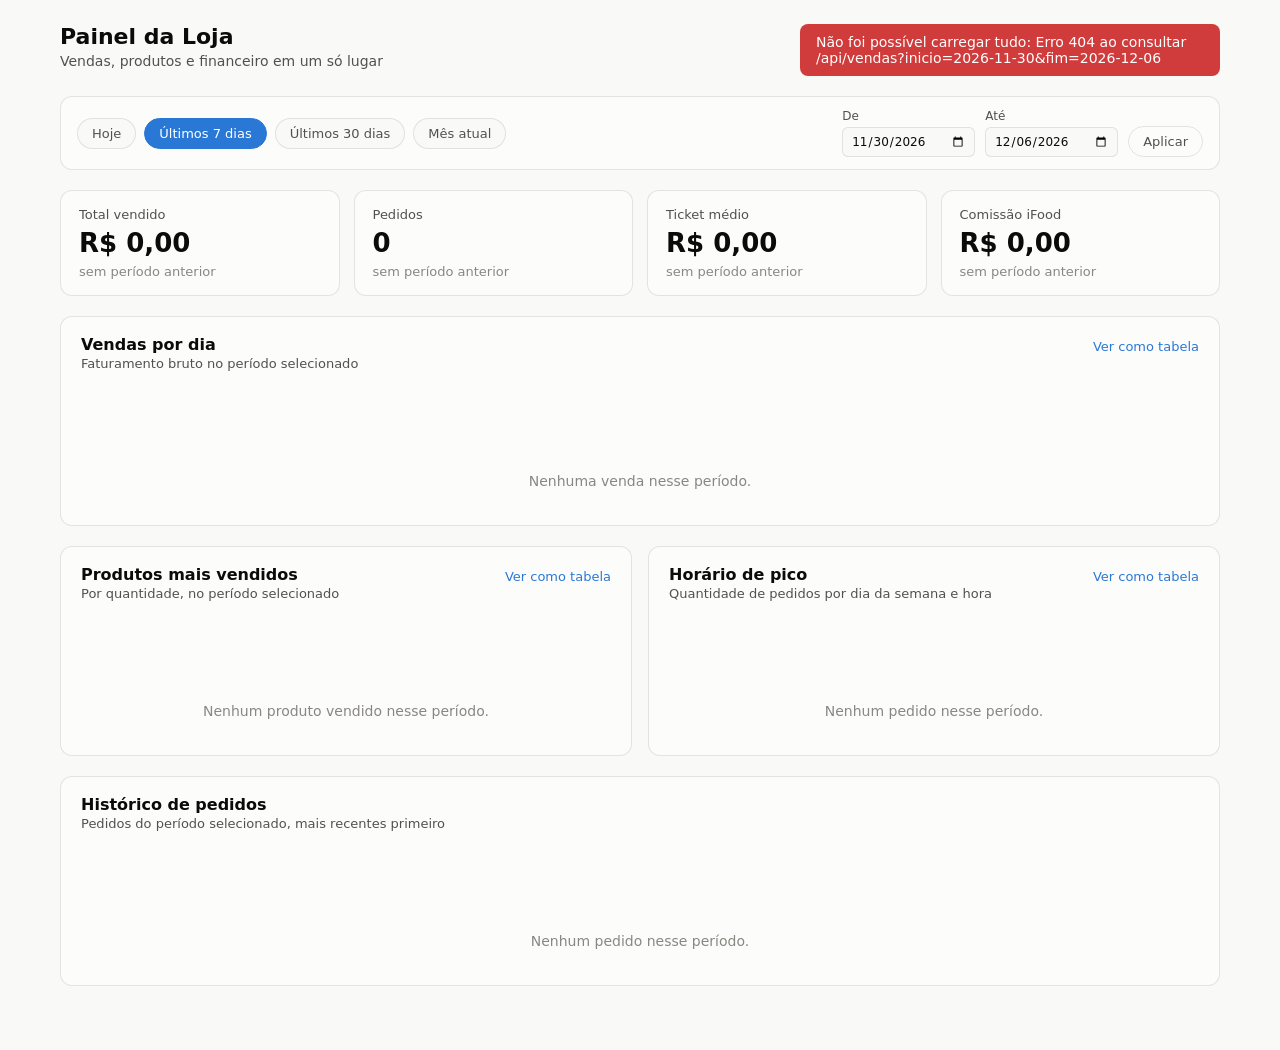
==== src/main/resources/static/index.html @ df371cc0 "feat: adiciona dashboard visual (Fase 8)" ====
<!DOCTYPE html>
<html lang="pt-BR">
<head>
    <meta charset="UTF-8">
    <meta name="viewport" content="width=device-width, initial-scale=1.0">
    <title>Painel — iFood Merchant</title>
    <link rel="stylesheet" href="css/styles.css">
</head>
<body>
    <div class="app">
        <header class="app-header">
            <div class="app-header__title">
                <h1>Painel da Loja</h1>
                <p class="app-header__subtitle">Vendas, produtos e financeiro em um só lugar</p>
            </div>
            <div id="status-banner" class="status-banner status-banner--hidden" role="alert"></div>
        </header>

        <section class="filters" aria-label="Filtro de período">
            <div class="filters__presets" id="filtro-presets" role="group" aria-label="Período">
                <button type="button" class="chip" data-preset="hoje">Hoje</button>
                <button type="button" class="chip" data-preset="7d">Últimos 7 dias</button>
                <button type="button" class="chip" data-preset="30d">Últimos 30 dias</button>
                <button type="button" class="chip" data-preset="mes">Mês atual</button>
            </div>
            <div class="filters__custom">
                <label class="filters__custom-field">
                    <span>De</span>
                    <input type="date" id="filtro-inicio">
                </label>
                <label class="filters__custom-field">
                    <span>Até</span>
                    <input type="date" id="filtro-fim">
                </label>
                <button type="button" class="chip chip--outline" id="filtro-aplicar">Aplicar</button>
            </div>
        </section>

        <section class="kpi-row" id="kpi-row" aria-label="Indicadores do período">
            <!-- stat tiles inseridos via JS -->
        </section>

        <section class="chart-card" id="card-vendas-por-dia" aria-label="Vendas por dia">
            <div class="chart-card__head">
                <div>
                    <h2>Vendas por dia</h2>
                    <p class="chart-card__caption">Faturamento bruto no período selecionado</p>
                </div>
                <button type="button" class="link-button" data-toggle-table="vendas-por-dia">Ver como tabela</button>
            </div>
            <div class="chart-card__body">
                <div id="vendas-por-dia-chart" class="chart-surface"></div>
                <div id="vendas-por-dia-table" class="table-view table-view--hidden"></div>
            </div>
            <p id="vendas-por-dia-empty" class="empty-state empty-state--hidden">Nenhuma venda nesse período.</p>
        </section>

        <section class="chart-grid">
            <div class="chart-card" id="card-ranking" aria-label="Produtos mais vendidos">
                <div class="chart-card__head">
                    <div>
                        <h2>Produtos mais vendidos</h2>
                        <p class="chart-card__caption">Por quantidade, no período selecionado</p>
                    </div>
                    <button type="button" class="link-button" data-toggle-table="ranking">Ver como tabela</button>
                </div>
                <div class="chart-card__body">
                    <div id="ranking-chart" class="chart-surface"></div>
                    <div id="ranking-table" class="table-view table-view--hidden"></div>
                </div>
                <p id="ranking-empty" class="empty-state empty-state--hidden">Nenhum produto vendido nesse período.</p>
            </div>

            <div class="chart-card" id="card-horario-pico" aria-label="Horário de pico">
                <div class="chart-card__head">
                    <div>
                        <h2>Horário de pico</h2>
                        <p class="chart-card__caption">Quantidade de pedidos por dia da semana e hora</p>
                    </div>
                    <button type="button" class="link-button" data-toggle-table="horario-pico">Ver como tabela</button>
                </div>
                <div class="chart-card__body">
                    <div id="horario-pico-chart" class="chart-surface"></div>
                    <div id="horario-pico-table" class="table-view table-view--hidden"></div>
                </div>
                <p id="horario-pico-empty" class="empty-state empty-state--hidden">Nenhum pedido nesse período.</p>
            </div>
        </section>

        <section class="chart-card" aria-label="Histórico de pedidos">
            <div class="chart-card__head">
                <div>
                    <h2>Histórico de pedidos</h2>
                    <p class="chart-card__caption">Pedidos do período selecionado, mais recentes primeiro</p>
                </div>
            </div>
            <div class="chart-card__body">
                <div id="historico-table" class="table-view"></div>
            </div>
            <p id="historico-empty" class="empty-state empty-state--hidden">Nenhum pedido nesse período.</p>
        </section>
    </div>

    <div id="chart-tooltip" class="chart-tooltip" role="tooltip" hidden></div>

    <script src="js/app.js"></script>
</body>
</html>
---- src/main/resources/static/css/styles.css ----
/* ===== Tokens (paleta validada — ver skill de dataviz) ===== */
:root {
    color-scheme: light;
    --surface-1: #fcfcfb;
    --page-plane: #f9f9f7;
    --text-primary: #0b0b0b;
    --text-secondary: #52514e;
    --text-muted: #898781;
    --gridline: #e1e0d9;
    --baseline: #c3c2b7;
    --border: rgba(11, 11, 11, 0.10);
    --series-1: #2a78d6;
    --series-1-100: #cde2fb;
    --series-1-250: #86b6ef;
    --series-1-450: #2a78d6;
    --series-1-650: #104281;
    --good: #006300;
    --critical: #d03b3b;
}

@media (prefers-color-scheme: dark) {
    :root {
        color-scheme: dark;
        --surface-1: #1a1a19;
        --page-plane: #0d0d0d;
        --text-primary: #ffffff;
        --text-secondary: #c3c2b7;
        --text-muted: #898781;
        --gridline: #2c2c2a;
        --baseline: #383835;
        --border: rgba(255, 255, 255, 0.10);
        --series-1: #3987e5;
        --series-1-100: #104281;
        --series-1-250: #184f95;
        --series-1-450: #3987e5;
        --series-1-650: #cde2fb;
        --good: #0ca30c;
        --critical: #e66767;
    }
}

* {
    box-sizing: border-box;
}

body {
    margin: 0;
    background: var(--page-plane);
    color: var(--text-primary);
    font-family: system-ui, -apple-system, "Segoe UI", sans-serif;
    -webkit-font-smoothing: antialiased;
}

.app {
    max-width: 1200px;
    margin: 0 auto;
    padding: 24px 20px 64px;
    display: flex;
    flex-direction: column;
    gap: 20px;
}

/* ===== Header ===== */
.app-header {
    display: flex;
    align-items: flex-start;
    justify-content: space-between;
    flex-wrap: wrap;
    gap: 12px;
}

.app-header h1 {
    margin: 0;
    font-size: 22px;
    font-weight: 600;
}

.app-header__subtitle {
    margin: 4px 0 0;
    color: var(--text-secondary);
    font-size: 14px;
}

.status-banner {
    background: var(--critical);
    color: #ffffff;
    padding: 10px 16px;
    border-radius: 8px;
    font-size: 14px;
    max-width: 420px;
}

.status-banner--hidden {
    display: none;
}

/* ===== Filters ===== */
.filters {
    display: flex;
    align-items: center;
    justify-content: space-between;
    flex-wrap: wrap;
    gap: 12px;
    background: var(--surface-1);
    border: 1px solid var(--border);
    border-radius: 12px;
    padding: 12px 16px;
}

.filters__presets {
    display: flex;
    gap: 8px;
    flex-wrap: wrap;
}

.filters__custom {
    display: flex;
    align-items: end;
    gap: 10px;
    flex-wrap: wrap;
}

.filters__custom-field {
    display: flex;
    flex-direction: column;
    gap: 4px;
    font-size: 12px;
    color: var(--text-secondary);
}

.filters__custom-field input {
    font: inherit;
    color: var(--text-primary);
    background: var(--page-plane);
    border: 1px solid var(--border);
    border-radius: 6px;
    padding: 6px 8px;
}

.chip {
    font: inherit;
    font-size: 13px;
    font-weight: 500;
    color: var(--text-secondary);
    background: var(--page-plane);
    border: 1px solid var(--border);
    border-radius: 999px;
    padding: 7px 14px;
    cursor: pointer;
    transition: background 0.12s ease;
}

.chip:hover {
    background: var(--gridline);
}

.chip:focus-visible {
    outline: 2px solid var(--series-1);
    outline-offset: 2px;
}

.chip--active {
    background: var(--series-1);
    border-color: var(--series-1);
    color: #ffffff;
}

.chip--outline {
    background: transparent;
}

/* ===== KPI row (stat tiles) ===== */
.kpi-row {
    display: grid;
    grid-template-columns: repeat(auto-fit, minmax(200px, 1fr));
    gap: 14px;
}

.stat-tile {
    background: var(--surface-1);
    border: 1px solid var(--border);
    border-radius: 12px;
    padding: 16px 18px;
    display: flex;
    flex-direction: column;
    gap: 6px;
}

.stat-tile__label {
    font-size: 13px;
    color: var(--text-secondary);
}

.stat-tile__value {
    font-size: 26px;
    font-weight: 600;
    font-variant-numeric: proportional-nums;
}

.stat-tile__delta {
    font-size: 13px;
    color: var(--text-muted);
}

.stat-tile__delta--up {
    color: var(--good);
}

.stat-tile__delta--down {
    color: var(--critical);
}

/* ===== Chart cards ===== */
.chart-grid {
    display: grid;
    grid-template-columns: repeat(auto-fit, minmax(420px, 1fr));
    gap: 16px;
}

.chart-card {
    background: var(--surface-1);
    border: 1px solid var(--border);
    border-radius: 12px;
    padding: 18px 20px;
    display: flex;
    flex-direction: column;
    gap: 12px;
}

.chart-card__head {
    display: flex;
    align-items: flex-start;
    justify-content: space-between;
    gap: 12px;
}

.chart-card h2 {
    margin: 0;
    font-size: 16px;
    font-weight: 600;
}

.chart-card__caption {
    margin: 2px 0 0;
    font-size: 13px;
    color: var(--text-secondary);
}

.chart-card__body {
    min-height: 40px;
}

.link-button {
    font: inherit;
    font-size: 13px;
    color: var(--series-1);
    background: none;
    border: none;
    cursor: pointer;
    padding: 4px 0;
    white-space: nowrap;
}

.link-button:hover {
    text-decoration: underline;
}

.chart-surface {
    width: 100%;
}

.chart-surface svg {
    display: block;
    width: 100%;
    height: auto;
    overflow: visible;
}

.chart-surface--hidden {
    display: none;
}

/* ===== Table view ===== */
.table-view table {
    width: 100%;
    border-collapse: collapse;
    font-size: 14px;
}

.table-view th,
.table-view td {
    text-align: left;
    padding: 8px 10px;
    border-bottom: 1px solid var(--gridline);
}

.table-view th {
    color: var(--text-secondary);
    font-weight: 500;
    font-size: 13px;
}

.table-view td {
    font-variant-numeric: tabular-nums;
}

.table-view--hidden {
    display: none;
}

.table-view--scroll {
    max-height: 420px;
    overflow-y: auto;
}

/* ===== Empty / loading states ===== */
.empty-state {
    color: var(--text-muted);
    font-size: 14px;
    text-align: center;
    padding: 24px 0 4px;
}

.empty-state--hidden {
    display: none;
}

/* ===== SVG chart internals ===== */
.svg-axis-label {
    fill: var(--text-muted);
    font-size: 11px;
}

.svg-gridline {
    stroke: var(--gridline);
    stroke-width: 1;
}

.svg-baseline {
    stroke: var(--baseline);
    stroke-width: 1;
}

.svg-mark {
    cursor: pointer;
}

.svg-mark:focus-visible {
    outline: 2px solid var(--series-1);
    outline-offset: 2px;
}

/* ===== Tooltip ===== */
.chart-tooltip {
    position: fixed;
    z-index: 1000;
    background: var(--text-primary);
    color: var(--surface-1);
    font-size: 13px;
    padding: 8px 10px;
    border-radius: 8px;
    pointer-events: none;
    max-width: 240px;
    line-height: 1.4;
    box-shadow: 0 4px 16px rgba(0, 0, 0, 0.18);
}

.chart-tooltip strong {
    font-variant-numeric: tabular-nums;
}

.chart-tooltip[hidden] {
    display: none;
}
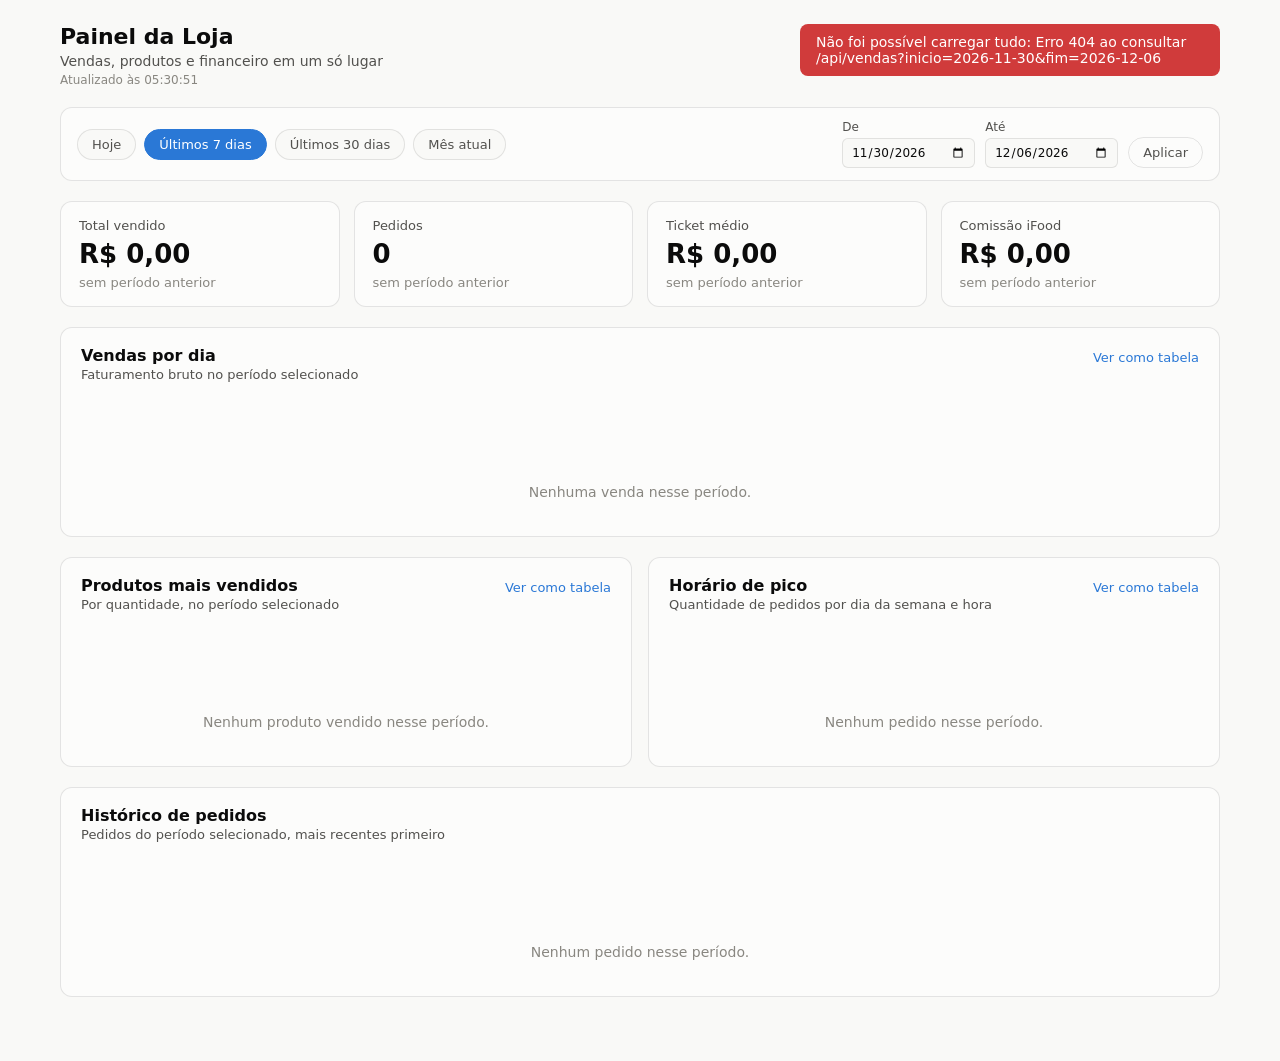
==== commit a549cec5: "feat: adiciona dashboard visual com atualizacao automatica (Fase 8)" ====
--- a/src/main/resources/static/index.html
+++ b/src/main/resources/static/index.html
@@ -12,6 +12,7 @@
             <div class="app-header__title">
                 <h1>Painel da Loja</h1>
                 <p class="app-header__subtitle">Vendas, produtos e financeiro em um só lugar</p>
+                <p class="app-header__updated" id="ultima-atualizacao" aria-live="polite"></p>
             </div>
             <div id="status-banner" class="status-banner status-banner--hidden" role="alert"></div>
         </header>
--- a/src/main/resources/static/css/styles.css
+++ b/src/main/resources/static/css/styles.css
@@ -81,6 +81,12 @@
     font-size: 14px;
 }
 
+.app-header__updated {
+    margin: 4px 0 0;
+    color: var(--text-muted);
+    font-size: 12px;
+}
+
 .status-banner {
     background: var(--critical);
     color: #ffffff;
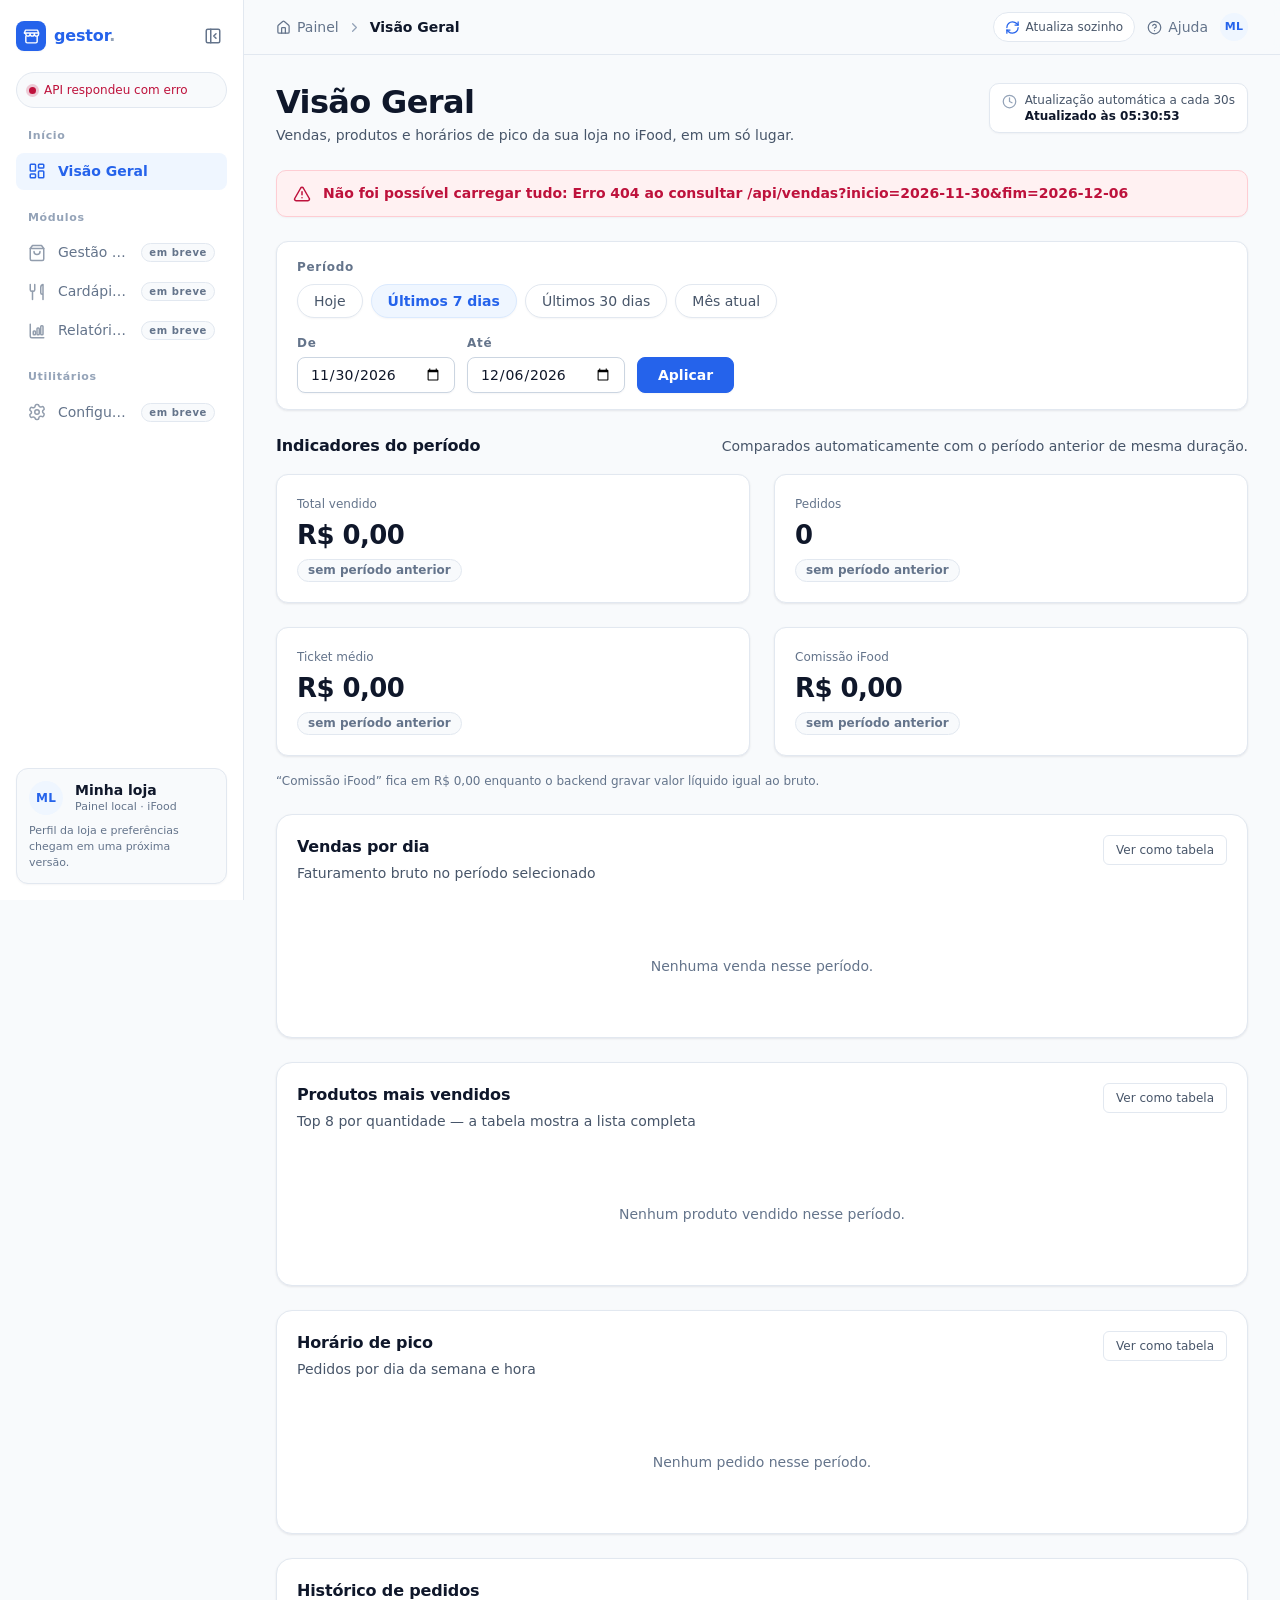
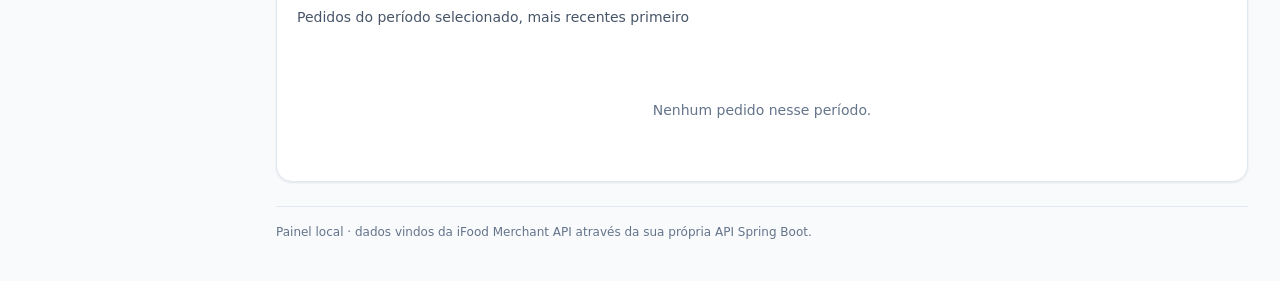
==== commit c512aaf7: "Redesign do painel no padrao visual SaaS, vanilla e offline-safe Reescreve index.html e styles.css c" ====
--- a/src/main/resources/static/index.html
+++ b/src/main/resources/static/index.html
@@ -3,107 +3,421 @@
 <head>
     <meta charset="UTF-8">
     <meta name="viewport" content="width=device-width, initial-scale=1.0">
-    <title>Painel — iFood Merchant</title>
+    <meta name="color-scheme" content="light dark">
+    <title>Visão Geral — Painel da Loja</title>
     <link rel="stylesheet" href="css/styles.css">
 </head>
 <body>
-    <div class="app">
-        <header class="app-header">
-            <div class="app-header__title">
-                <h1>Painel da Loja</h1>
-                <p class="app-header__subtitle">Vendas, produtos e financeiro em um só lugar</p>
-                <p class="app-header__updated" id="ultima-atualizacao" aria-live="polite"></p>
-            </div>
+
+<a class="skip-link" href="#conteudo">Pular para o conteúdo</a>
+
+<!--
+  Recolher a sidebar sem uma linha de JavaScript: o checkbox fica antes de .app e o CSS
+  reage com `#sidebar-collapse:checked ~ .app`. Sem estado no JS, nada para quebrar.
+-->
+<input type="checkbox" id="sidebar-collapse" class="sidebar-toggle sr-only" aria-label="Recolher o menu lateral">
+
+<div class="app">
+
+    <!-- ==================== SIDEBAR ==================== -->
+    <aside class="sidebar" aria-label="Navegação principal">
+
+        <div class="sidebar__top">
+            <span class="brand">
+                <span class="brand__mark" aria-hidden="true">
+                    <svg class="ico" viewBox="0 0 24 24" fill="none" stroke="currentColor" stroke-width="2" stroke-linecap="round" stroke-linejoin="round">
+                        <path d="m2 7 1.5-4h17L22 7"/>
+                        <path d="M2 7h20v1.5a3 3 0 0 1-6 0 3 3 0 0 1-6 0 3 3 0 0 1-6 0z"/>
+                        <path d="M4 12v7a2 2 0 0 0 2 2h12a2 2 0 0 0 2-2v-7"/>
+                    </svg>
+                </span>
+                <span class="brand__word sidebar__expanded">gestor<span class="brand__dot" aria-hidden="true">.</span></span>
+            </span>
+
+            <label class="icon-button sidebar__collapse" for="sidebar-collapse" title="Recolher / expandir o menu">
+                <svg class="ico" viewBox="0 0 24 24" fill="none" stroke="currentColor" stroke-width="2" stroke-linecap="round" stroke-linejoin="round" aria-hidden="true">
+                    <rect x="3" y="3" width="18" height="18" rx="2"/>
+                    <path d="M9 3v18"/>
+                    <path d="m16 15-3-3 3-3"/>
+                </svg>
+                <span class="sr-only">Recolher ou expandir o menu lateral</span>
+            </label>
+        </div>
+
+        <!-- Status real: alimentado por GET /api/status no bloco de script do rodapé. -->
+        <div class="api-status" id="api-status" data-state="checking" title="Conexão com a API local do painel">
+            <span class="api-status__dot" aria-hidden="true"></span>
+            <span class="api-status__text sidebar__expanded" id="api-status-text" aria-live="polite">Verificando conexão…</span>
+        </div>
+
+        <nav class="nav">
+            <!-- Cada rótulo mora no mesmo .nav__group da sua lista: o espaçamento
+                 vem só de `gap`, sem margem somando com o gap do pai. -->
+            <div class="nav__group">
+            <p class="nav__label sidebar__expanded">Início</p>
+            <ul class="nav__list">
+                <li>
+                    <span class="nav__item nav__item--active" aria-current="page" title="Visão Geral">
+                        <svg class="ico" viewBox="0 0 24 24" fill="none" stroke="currentColor" stroke-width="2" stroke-linecap="round" stroke-linejoin="round" aria-hidden="true">
+                            <rect x="3" y="3" width="7" height="9" rx="1"/>
+                            <rect x="14" y="3" width="7" height="5" rx="1"/>
+                            <rect x="14" y="12" width="7" height="9" rx="1"/>
+                            <rect x="3" y="16" width="7" height="5" rx="1"/>
+                        </svg>
+                        <span class="nav__text sidebar__expanded">Visão Geral</span>
+                    </span>
+                </li>
+            </ul>
+            </div>
+
+            <div class="nav__group">
+            <p class="nav__label sidebar__expanded">Módulos</p>
+            <ul class="nav__list">
+                <li>
+                    <span class="nav__item nav__item--soon" aria-disabled="true" title="Gestão de Pedidos — ainda não disponível">
+                        <svg class="ico" viewBox="0 0 24 24" fill="none" stroke="currentColor" stroke-width="2" stroke-linecap="round" stroke-linejoin="round" aria-hidden="true">
+                            <path d="M6 2 3 6v14a2 2 0 0 0 2 2h14a2 2 0 0 0 2-2V6l-3-4Z"/>
+                            <path d="M3 6h18"/>
+                            <path d="M16 10a4 4 0 0 1-8 0"/>
+                        </svg>
+                        <span class="nav__text sidebar__expanded">Gestão de Pedidos</span>
+                        <span class="sr-only"> (em breve)</span>
+                        <span class="badge sidebar__expanded" aria-hidden="true">em breve</span>
+                    </span>
+                </li>
+                <li>
+                    <span class="nav__item nav__item--soon" aria-disabled="true" title="Cardápio &amp; Opções — ainda não disponível">
+                        <svg class="ico" viewBox="0 0 24 24" fill="none" stroke="currentColor" stroke-width="2" stroke-linecap="round" stroke-linejoin="round" aria-hidden="true">
+                            <path d="M3 2v7a2 2 0 0 0 2 2h2a2 2 0 0 0 2-2V2"/>
+                            <path d="M6 11v11"/>
+                            <path d="M20 15V2a4 4 0 0 0-3 3.9V13a2 2 0 0 0 2 2h1Zm0 0v7"/>
+                        </svg>
+                        <span class="nav__text sidebar__expanded">Cardápio &amp; Opções</span>
+                        <span class="sr-only"> (em breve)</span>
+                        <span class="badge sidebar__expanded" aria-hidden="true">em breve</span>
+                    </span>
+                </li>
+                <li>
+                    <span class="nav__item nav__item--soon" aria-disabled="true" title="Relatórios e Financeiro — ainda não disponível">
+                        <svg class="ico" viewBox="0 0 24 24" fill="none" stroke="currentColor" stroke-width="2" stroke-linecap="round" stroke-linejoin="round" aria-hidden="true">
+                            <path d="M3 3v16a2 2 0 0 0 2 2h16"/>
+                            <rect x="7" y="12" width="3" height="5" rx="1"/>
+                            <rect x="12" y="8" width="3" height="9" rx="1"/>
+                            <rect x="17" y="5" width="3" height="12" rx="1"/>
+                        </svg>
+                        <span class="nav__text sidebar__expanded">Relatórios e Financeiro</span>
+                        <span class="sr-only"> (em breve)</span>
+                        <span class="badge sidebar__expanded" aria-hidden="true">em breve</span>
+                    </span>
+                </li>
+            </ul>
+            </div>
+
+            <div class="nav__group">
+            <p class="nav__label sidebar__expanded">Utilitários</p>
+            <ul class="nav__list">
+                <li>
+                    <span class="nav__item nav__item--soon" aria-disabled="true" title="Configurações — ainda não disponível">
+                        <svg class="ico" viewBox="0 0 24 24" fill="none" stroke="currentColor" stroke-width="2" stroke-linecap="round" stroke-linejoin="round" aria-hidden="true">
+                            <path d="M12.5 2h-1a2 2 0 0 0-2 2v.2a2 2 0 0 1-1 1.7l-.4.3a2 2 0 0 1-2 0l-.2-.1a2 2 0 0 0-2.7.7l-.5.9a2 2 0 0 0 .7 2.7l.2.1a2 2 0 0 1 1 1.7v.6a2 2 0 0 1-1 1.7l-.2.1a2 2 0 0 0-.7 2.7l.5.9a2 2 0 0 0 2.7.7l.2-.1a2 2 0 0 1 2 0l.4.3a2 2 0 0 1 1 1.7V20a2 2 0 0 0 2 2h1a2 2 0 0 0 2-2v-.2a2 2 0 0 1 1-1.7l.4-.3a2 2 0 0 1 2 0l.2.1a2 2 0 0 0 2.7-.7l.5-.9a2 2 0 0 0-.7-2.7l-.2-.1a2 2 0 0 1-1-1.7v-.6a2 2 0 0 1 1-1.7l.2-.1a2 2 0 0 0 .7-2.7l-.5-.9a2 2 0 0 0-2.7-.7l-.2.1a2 2 0 0 1-2 0l-.4-.3a2 2 0 0 1-1-1.7V4a2 2 0 0 0-2-2Z"/>
+                            <circle cx="12" cy="12" r="3"/>
+                        </svg>
+                        <span class="nav__text sidebar__expanded">Configurações</span>
+                        <span class="sr-only"> (em breve)</span>
+                        <span class="badge sidebar__expanded" aria-hidden="true">em breve</span>
+                    </span>
+                </li>
+            </ul>
+            </div>
+        </nav>
+
+        <div class="sidebar__footer">
+            <div class="profile">
+                <span class="profile__avatar" aria-hidden="true">ML</span>
+                <span class="profile__info sidebar__expanded">
+                    <span class="profile__name">Minha loja</span>
+                    <span class="profile__meta">Painel local · iFood</span>
+                </span>
+            </div>
+            <p class="profile__hint sidebar__expanded">Perfil da loja e preferências chegam em uma próxima versão.</p>
+        </div>
+    </aside>
+
+    <!-- ==================== ÁREA PRINCIPAL ==================== -->
+    <div class="main">
+
+        <header class="topbar">
+            <nav class="breadcrumb" aria-label="Trilha de navegação">
+                <ol class="breadcrumb__list">
+                    <li class="breadcrumb__item">
+                        <svg class="ico ico--sm" viewBox="0 0 24 24" fill="none" stroke="currentColor" stroke-width="2" stroke-linecap="round" stroke-linejoin="round" aria-hidden="true">
+                            <path d="M15 21v-8a1 1 0 0 0-1-1h-4a1 1 0 0 0-1 1v8"/>
+                            <path d="M3 10a2 2 0 0 1 .7-1.5l7-6a2 2 0 0 1 2.6 0l7 6A2 2 0 0 1 21 10v9a2 2 0 0 1-2 2H5a2 2 0 0 1-2-2z"/>
+                        </svg>
+                        <span>Painel</span>
+                    </li>
+                    <li class="breadcrumb__sep" aria-hidden="true">
+                        <svg class="ico ico--sm" viewBox="0 0 24 24" fill="none" stroke="currentColor" stroke-width="2" stroke-linecap="round" stroke-linejoin="round">
+                            <path d="m9 18 6-6-6-6"/>
+                        </svg>
+                    </li>
+                    <li class="breadcrumb__item breadcrumb__item--current"><span aria-current="page">Visão Geral</span></li>
+                </ol>
+            </nav>
+
+            <div class="topbar__actions">
+                <span class="topbar__pill">
+                    <svg class="ico ico--sm" viewBox="0 0 24 24" fill="none" stroke="currentColor" stroke-width="2" stroke-linecap="round" stroke-linejoin="round" aria-hidden="true">
+                        <path d="M3 12a9 9 0 0 1 9-9 9.8 9.8 0 0 1 6.7 2.7L21 8"/>
+                        <path d="M21 3v5h-5"/>
+                        <path d="M21 12a9 9 0 0 1-9 9 9.8 9.8 0 0 1-6.7-2.7L3 16"/>
+                        <path d="M8 16H3v5"/>
+                    </svg>
+                    Atualiza sozinho
+                </span>
+                <span class="topbar__link topbar__link--soon" title="Central de ajuda — em breve">
+                    <svg class="ico ico--sm" viewBox="0 0 24 24" fill="none" stroke="currentColor" stroke-width="2" stroke-linecap="round" stroke-linejoin="round" aria-hidden="true">
+                        <circle cx="12" cy="12" r="10"/>
+                        <path d="M9.1 9a3 3 0 0 1 5.8 1c0 2-3 3-3 3"/>
+                        <path d="M12 17h.01"/>
+                    </svg>
+                    Ajuda
+                </span>
+                <span class="avatar avatar--sm" title="Minha loja" aria-hidden="true">ML</span>
+            </div>
+        </header>
+
+        <!-- tabindex="-1": sem ele, o skip-link só rola a página em navegadores
+             que não implementam o "sequential focus navigation starting point". -->
+        <main class="content" id="conteudo" tabindex="-1">
+
+            <div class="page-head">
+                <div class="page-head__text">
+                    <h1 class="page-head__title">Visão Geral</h1>
+                    <p class="page-head__subtitle">Vendas, produtos e horários de pico da sua loja no iFood, em um só lugar.</p>
+                </div>
+                <div class="page-head__meta">
+                    <svg class="ico ico--sm" viewBox="0 0 24 24" fill="none" stroke="currentColor" stroke-width="2" stroke-linecap="round" stroke-linejoin="round" aria-hidden="true">
+                        <circle cx="12" cy="12" r="10"/>
+                        <path d="M12 6v6l4 2"/>
+                    </svg>
+                    <span class="page-head__meta-text">
+                        <span class="page-head__meta-title">Atualização automática a cada 30s</span>
+                        <span class="page-head__meta-value" id="ultima-atualizacao" aria-live="polite"></span>
+                    </span>
+                </div>
+            </div>
+
             <div id="status-banner" class="status-banner status-banner--hidden" role="alert"></div>
-        </header>
-
-        <section class="filters" aria-label="Filtro de período">
-            <div class="filters__presets" id="filtro-presets" role="group" aria-label="Período">
-                <button type="button" class="chip" data-preset="hoje">Hoje</button>
-                <button type="button" class="chip" data-preset="7d">Últimos 7 dias</button>
-                <button type="button" class="chip" data-preset="30d">Últimos 30 dias</button>
-                <button type="button" class="chip" data-preset="mes">Mês atual</button>
-            </div>
-            <div class="filters__custom">
-                <label class="filters__custom-field">
-                    <span>De</span>
-                    <input type="date" id="filtro-inicio">
-                </label>
-                <label class="filters__custom-field">
-                    <span>Até</span>
-                    <input type="date" id="filtro-fim">
-                </label>
-                <button type="button" class="chip chip--outline" id="filtro-aplicar">Aplicar</button>
-            </div>
-        </section>
-
-        <section class="kpi-row" id="kpi-row" aria-label="Indicadores do período">
-            <!-- stat tiles inseridos via JS -->
-        </section>
-
-        <section class="chart-card" id="card-vendas-por-dia" aria-label="Vendas por dia">
-            <div class="chart-card__head">
-                <div>
-                    <h2>Vendas por dia</h2>
-                    <p class="chart-card__caption">Faturamento bruto no período selecionado</p>
-                </div>
-                <button type="button" class="link-button" data-toggle-table="vendas-por-dia">Ver como tabela</button>
-            </div>
-            <div class="chart-card__body">
-                <div id="vendas-por-dia-chart" class="chart-surface"></div>
-                <div id="vendas-por-dia-table" class="table-view table-view--hidden"></div>
-            </div>
-            <p id="vendas-por-dia-empty" class="empty-state empty-state--hidden">Nenhuma venda nesse período.</p>
-        </section>
-
-        <section class="chart-grid">
-            <div class="chart-card" id="card-ranking" aria-label="Produtos mais vendidos">
-                <div class="chart-card__head">
-                    <div>
-                        <h2>Produtos mais vendidos</h2>
-                        <p class="chart-card__caption">Por quantidade, no período selecionado</p>
-                    </div>
-                    <button type="button" class="link-button" data-toggle-table="ranking">Ver como tabela</button>
-                </div>
-                <div class="chart-card__body">
-                    <div id="ranking-chart" class="chart-surface"></div>
-                    <div id="ranking-table" class="table-view table-view--hidden"></div>
-                </div>
-                <p id="ranking-empty" class="empty-state empty-state--hidden">Nenhum produto vendido nesse período.</p>
-            </div>
-
-            <div class="chart-card" id="card-horario-pico" aria-label="Horário de pico">
-                <div class="chart-card__head">
-                    <div>
-                        <h2>Horário de pico</h2>
-                        <p class="chart-card__caption">Quantidade de pedidos por dia da semana e hora</p>
-                    </div>
-                    <button type="button" class="link-button" data-toggle-table="horario-pico">Ver como tabela</button>
-                </div>
-                <div class="chart-card__body">
-                    <div id="horario-pico-chart" class="chart-surface"></div>
-                    <div id="horario-pico-table" class="table-view table-view--hidden"></div>
-                </div>
-                <p id="horario-pico-empty" class="empty-state empty-state--hidden">Nenhum pedido nesse período.</p>
-            </div>
-        </section>
-
-        <section class="chart-card" aria-label="Histórico de pedidos">
-            <div class="chart-card__head">
-                <div>
-                    <h2>Histórico de pedidos</h2>
-                    <p class="chart-card__caption">Pedidos do período selecionado, mais recentes primeiro</p>
-                </div>
-            </div>
-            <div class="chart-card__body">
-                <div id="historico-table" class="table-view"></div>
-            </div>
-            <p id="historico-empty" class="empty-state empty-state--hidden">Nenhum pedido nesse período.</p>
-        </section>
+
+            <section class="filters" aria-label="Filtro de período">
+                <div class="filters__group">
+                    <span class="filters__label">Período</span>
+                    <div class="filters__presets" id="filtro-presets" role="group" aria-label="Períodos rápidos">
+                        <!-- aria-pressed é espelhado a partir de .chip--active pelo bloco
+                             de script do rodapé (o app.js só mexe na classe). -->
+                        <button type="button" class="chip" data-preset="hoje" aria-pressed="false">Hoje</button>
+                        <button type="button" class="chip" data-preset="7d" aria-pressed="false">Últimos 7 dias</button>
+                        <button type="button" class="chip" data-preset="30d" aria-pressed="false">Últimos 30 dias</button>
+                        <button type="button" class="chip" data-preset="mes" aria-pressed="false">Mês atual</button>
+                    </div>
+                </div>
+                <div class="filters__custom">
+                    <div class="field">
+                        <label class="field__label" for="filtro-inicio">De</label>
+                        <input class="field__input" type="date" id="filtro-inicio">
+                    </div>
+                    <div class="field">
+                        <label class="field__label" for="filtro-fim">Até</label>
+                        <input class="field__input" type="date" id="filtro-fim">
+                    </div>
+                    <button type="button" class="button button--primary" id="filtro-aplicar">Aplicar</button>
+                </div>
+            </section>
+
+            <section class="section" aria-labelledby="titulo-indicadores">
+                <div class="section__head">
+                    <h2 class="section__title" id="titulo-indicadores">Indicadores do período</h2>
+                    <p class="section__caption">Comparados automaticamente com o período anterior de mesma duração.</p>
+                </div>
+
+                <!-- #kpi-row é limpo e repopulado pelo app.js: nada estático aqui dentro. -->
+                <div class="kpi-row" id="kpi-row" role="group" aria-label="Indicadores do período"></div>
+
+                <p class="section__note">
+                    “Comissão iFood” fica em R$&nbsp;0,00 enquanto o backend gravar valor líquido igual ao bruto.
+                </p>
+            </section>
+
+            <section class="card" id="card-vendas-por-dia" aria-labelledby="titulo-vendas-por-dia">
+                <div class="card__head">
+                    <div class="card__heading">
+                        <h2 class="card__title" id="titulo-vendas-por-dia">Vendas por dia</h2>
+                        <p class="card__caption">Faturamento bruto no período selecionado</p>
+                    </div>
+                    <div class="card__actions">
+                        <button type="button" class="ghost-button" data-toggle-table="vendas-por-dia">Ver como tabela</button>
+                    </div>
+                </div>
+                <div class="card__body">
+                    <div id="vendas-por-dia-chart" class="chart-surface"></div>
+                    <div id="vendas-por-dia-table" class="table-view table-view--hidden"></div>
+                </div>
+                <p id="vendas-por-dia-empty" class="empty-state empty-state--hidden">Nenhuma venda nesse período.</p>
+            </section>
+
+            <div class="card-grid">
+                <section class="card" id="card-ranking" aria-labelledby="titulo-ranking">
+                    <div class="card__head">
+                        <div class="card__heading">
+                            <h2 class="card__title" id="titulo-ranking">Produtos mais vendidos</h2>
+                            <p class="card__caption">Top 8 por quantidade — a tabela mostra a lista completa</p>
+                        </div>
+                        <div class="card__actions">
+                            <button type="button" class="ghost-button" data-toggle-table="ranking">Ver como tabela</button>
+                        </div>
+                    </div>
+                    <div class="card__body">
+                        <div id="ranking-chart" class="chart-surface"></div>
+                        <div id="ranking-table" class="table-view table-view--hidden"></div>
+                    </div>
+                    <p id="ranking-empty" class="empty-state empty-state--hidden">Nenhum produto vendido nesse período.</p>
+                </section>
+
+                <section class="card" id="card-horario-pico" aria-labelledby="titulo-horario-pico">
+                    <div class="card__head">
+                        <div class="card__heading">
+                            <h2 class="card__title" id="titulo-horario-pico">Horário de pico</h2>
+                            <p class="card__caption">Pedidos por dia da semana e hora</p>
+                        </div>
+                        <div class="card__actions">
+                            <button type="button" class="ghost-button" data-toggle-table="horario-pico">Ver como tabela</button>
+                        </div>
+                    </div>
+                    <div class="card__body">
+                        <div id="horario-pico-chart" class="chart-surface"></div>
+                        <div id="horario-pico-table" class="table-view table-view--hidden"></div>
+                    </div>
+                    <p id="horario-pico-empty" class="empty-state empty-state--hidden">Nenhum pedido nesse período.</p>
+                </section>
+            </div>
+
+            <section class="card" id="card-historico" aria-labelledby="titulo-historico">
+                <div class="card__head">
+                    <div class="card__heading">
+                        <h2 class="card__title" id="titulo-historico">Histórico de pedidos</h2>
+                        <p class="card__caption">Pedidos do período selecionado, mais recentes primeiro</p>
+                    </div>
+                </div>
+                <div class="card__body">
+                    <div id="historico-table" class="table-view"></div>
+                </div>
+                <p id="historico-empty" class="empty-state empty-state--hidden">Nenhum pedido nesse período.</p>
+            </section>
+
+            <footer class="page-foot">
+                <p>Painel local · dados vindos da iFood Merchant API através da sua própria API Spring Boot.</p>
+            </footer>
+        </main>
     </div>
-
-    <div id="chart-tooltip" class="chart-tooltip" role="tooltip" hidden></div>
-
-    <script src="js/app.js"></script>
+</div>
+
+<!--
+  Gradientes de referência para os SVGs desenhados pelo app.js.
+  O CSS aplica `fill: url(#...)` por cima dos atributos de preenchimento — nada aqui
+  exige mudança no JavaScript, e se o JS mudar o desenho volta ao azul chapado.
+-->
+<svg class="svg-defs" width="0" height="0" aria-hidden="true" focusable="false">
+    <defs>
+        <linearGradient id="gradiente-area" x1="0" y1="0" x2="0" y2="1">
+            <stop class="grad-area__topo" offset="0"/>
+            <stop class="grad-area__base" offset="1"/>
+        </linearGradient>
+        <linearGradient id="gradiente-barra" x1="0" y1="0" x2="1" y2="0">
+            <stop class="grad-barra__ini" offset="0"/>
+            <stop class="grad-barra__fim" offset="1"/>
+        </linearGradient>
+    </defs>
+</svg>
+
+<!-- Tooltip compartilhado: precisa existir ANTES de js/app.js e FORA de qualquer container dinâmico. -->
+<div id="chart-tooltip" class="chart-tooltip" role="tooltip" hidden></div>
+
+<script src="js/app.js"></script>
+
+<script>
+/*
+ * Indicador de saúde da API local (GET /api/status).
+ * Bloco isolado e removível: não lê nem escreve nenhum id/classe usado por js/app.js.
+ * Existe para que o ponto verde da sidebar diga a verdade em vez de ser decoração fixa.
+ */
+(function () {
+    'use strict';
+
+    var raiz = document.getElementById('api-status');
+    var texto = document.getElementById('api-status-text');
+    if (!raiz || !texto) {
+        return;
+    }
+
+    var estadoAtual = null;
+
+    function aplicar(estado, rotulo) {
+        if (estado === estadoAtual) {
+            return;
+        }
+        estadoAtual = estado;
+        raiz.setAttribute('data-state', estado);
+        raiz.title = rotulo;
+        texto.textContent = rotulo;
+    }
+
+    function verificar() {
+        fetch('/api/status', { cache: 'no-store' })
+            .then(function (resposta) {
+                aplicar(resposta.ok ? 'online' : 'offline',
+                        resposta.ok ? 'API conectada' : 'API respondeu com erro');
+            })
+            .catch(function () {
+                aplicar('offline', 'API fora do ar');
+            });
+    }
+
+    verificar();
+    setInterval(verificar, 30000);
+}());
+
+/*
+ * Espelho de aria-pressed nos chips de período.
+ * O app.js só alterna a CLASSE .chip--active (e não pode ser tocado), então para
+ * o leitor de tela os quatro chips eram anunciados exatamente iguais — sem
+ * indicar qual período está ativo. Este observer converte o estado visual em
+ * estado semântico. Bloco isolado: não lê nem escreve nada que o app.js use.
+ */
+(function () {
+    'use strict';
+
+    var chips = document.querySelectorAll('#filtro-presets .chip');
+    if (!chips.length || typeof MutationObserver !== 'function') {
+        return;
+    }
+
+    function espelhar(chip) {
+        chip.setAttribute('aria-pressed', String(chip.classList.contains('chip--active')));
+    }
+
+    var observer = new MutationObserver(function (mutacoes) {
+        mutacoes.forEach(function (mutacao) {
+            espelhar(mutacao.target);
+        });
+    });
+
+    Array.prototype.forEach.call(chips, function (chip) {
+        espelhar(chip);
+        observer.observe(chip, { attributes: true, attributeFilter: ['class'] });
+    });
+}());
+</script>
+
 </body>
 </html>
--- a/src/main/resources/static/css/styles.css
+++ b/src/main/resources/static/css/styles.css
@@ -1,278 +1,1302 @@
-/* ===== Tokens (paleta validada — ver skill de dataviz) ===== */
+/* =============================================================================
+ * Painel da Loja — design system
+ * -----------------------------------------------------------------------------
+ * Vanilla puro, zero rede: nenhuma fonte externa, nenhum CDN, nenhum @import.
+ * Tudo deriva dos tokens declarados em :root.
+ *
+ * ATENÇÃO (contrato com js/app.js):
+ *  - --series-1 e --surface-1 são lidas pelo JS/SVG. --series-1 PRECISA continuar
+ *    sendo hexadecimal de 6 dígitos (#rrggbb) em :root E no bloco dark, porque o
+ *    app.js fatia a string para montar o rgba() do mapa de calor.
+ *  - As classes de ocultação (status-banner--hidden, empty-state--hidden,
+ *    table-view--hidden, chart-surface--hidden) e .chart-tooltip[hidden] são o
+ *    único mecanismo de visibilidade do JS. Ficam agrupadas no fim do arquivo.
+ * ========================================================================== */
+
+/* =============================================================================
+ * 1. TOKENS
+ * ========================================================================== */
+
 :root {
     color-scheme: light;
-    --surface-1: #fcfcfb;
-    --page-plane: #f9f9f7;
-    --text-primary: #0b0b0b;
-    --text-secondary: #52514e;
-    --text-muted: #898781;
-    --gridline: #e1e0d9;
-    --baseline: #c3c2b7;
-    --border: rgba(11, 11, 11, 0.10);
-    --series-1: #2a78d6;
-    --series-1-100: #cde2fb;
-    --series-1-250: #86b6ef;
-    --series-1-450: #2a78d6;
-    --series-1-650: #104281;
-    --good: #006300;
-    --critical: #d03b3b;
+
+    /* --- Paleta bruta ------------------------------------------------------ */
+    --slate-50:  #f8fafc;
+    --slate-100: #f1f5f9;
+    --slate-200: #e2e8f0;
+    --slate-300: #cbd5e1;
+    --slate-400: #94a3b8;
+    --slate-500: #64748b;
+    --slate-600: #475569;
+    --slate-700: #334155;
+    --slate-800: #1e293b;
+    --slate-900: #0f172a;
+
+    --blue-50:  #eff6ff;
+    --blue-100: #dbeafe;
+    --blue-600: #2563eb;
+    --blue-700: #1d4ed8;
+
+    --emerald-50:  #ecfdf5;
+    --emerald-200: #a7f3d0;
+    --emerald-500: #10b981;
+    --emerald-700: #047857;
+
+    --rose-50:  #fff1f2;
+    --rose-200: #fecdd3;
+    --rose-700: #be123c;
+
+    /* --- Superfícies e texto ----------------------------------------------
+     * REGRA: fora deste bloco :root ninguém consome a paleta BRUTA (slate,
+     * blue, emerald, rose). O bloco dark só redefine a camada semântica, então
+     * quem furar essa regra fica travado no tema claro.
+     * --------------------------------------------------------------------- */
+    --page-plane:    var(--slate-50);
+    --surface-1:     #ffffff;      /* usado como stroke dos pontos do gráfico de linha */
+    --surface-2:     var(--slate-50);
+    --surface-nav:   #ffffff;
+    --surface-hover: var(--slate-100);
+    --surface-pop:   var(--slate-900);   /* fundo do tooltip flutuante */
+
+    --text-primary:   var(--slate-900);
+    --text-secondary: var(--slate-600);
+    --text-muted:     var(--slate-500);  /* 4,8:1 sobre branco — texto de verdade */
+    --text-faint:     var(--slate-400);  /* SÓ decoração e micro-rótulo */
+
+    --border-subtle: var(--slate-200);
+    --border-strong: var(--slate-300);
+    --border-hover:  var(--slate-400);
+    --gridline:      var(--slate-200);
+    --baseline:      var(--slate-300);
+
+    /* --- Marca / séries de dados ------------------------------------------ */
+    --brand:        var(--blue-600);
+    --brand-strong: var(--blue-700);
+    --brand-soft:   var(--blue-50);
+    --brand-line:   var(--blue-100);
+    --on-brand:     #ffffff;      /* texto SOBRE um fundo --brand */
+
+    --series-1:        #2563eb;   /* HEX LITERAL — lido pelo app.js (corSerieRGB) */
+    --series-1-strong: #1d4ed8;
+    --series-1-soft:   #60a5fa;
+    --series-1-wash:   rgba(37, 99, 235, 0.10);
+
+    --good:      var(--emerald-700);
+    --good-soft: var(--emerald-50);
+    --good-line: var(--emerald-200);
+
+    --critical:      var(--rose-700);
+    --critical-soft: var(--rose-50);
+    --critical-line: var(--rose-200);
+
+    --ok-dot: var(--emerald-500);   /* ponto "API conectada" */
+
+    --focus-ring: var(--blue-600);
+
+    /* --- Raios ------------------------------------------------------------- */
+    --r-xs:   6px;
+    --r-sm:   8px;
+    --r-md:  10px;
+    --r-lg:  12px;
+    --r-xl:  16px;
+    --r-pill: 999px;
+
+    /* --- Sombras (quase imperceptíveis, como no benchmark) ----------------- */
+    --shadow-xs: 0 1px 2px rgba(15, 23, 42, 0.04);
+    --shadow-sm: 0 1px 2px rgba(15, 23, 42, 0.04), 0 1px 3px rgba(15, 23, 42, 0.05);
+    --shadow-md: 0 1px 2px rgba(15, 23, 42, 0.04), 0 6px 16px rgba(15, 23, 42, 0.06);
+    --shadow-pop: 0 12px 32px rgba(15, 23, 42, 0.18);
+
+    /* --- Espaçamentos ------------------------------------------------------ */
+    --sp-1:  4px;
+    --sp-2:  8px;
+    --sp-3: 12px;
+    --sp-4: 16px;
+    --sp-5: 20px;
+    --sp-6: 24px;
+    --sp-7: 32px;
+    --sp-8: 40px;
+
+    /* --- Tipografia -------------------------------------------------------- */
+    /* Corte "Text" (não "Display"): o Display é desenhado para 24px+ e o corpo
+       do painel roda em 12-16px. O Display volta, pontualmente, no título da
+       página. 'Inter' vem ANTES dos genéricos, senão nunca seria alcançada. */
+    --font-ui: 'Segoe UI Variable Text', 'Segoe UI Variable', 'Segoe UI',
+               'Inter', -apple-system, system-ui, sans-serif;
+    --font-display: 'Segoe UI Variable Display', var(--font-ui);
+
+    /* Degraus perceptíveis de verdade — nada de 11/12/13/14. */
+    --fs-2xs:  10px;
+    --fs-xs:   11px;
+    --fs-sm:   12px;
+    --fs-base: 14px;
+    --fs-lg:   16px;
+    --fs-2xl:  26px;
+    --fs-3xl:  32px;
+
+    --track-wide: 0.06em;
+
+    /* --- Layout ------------------------------------------------------------ */
+    --sidebar-w: 244px;
+    --content-max: 1560px;
+    --transition: 140ms ease;
 }
 
 @media (prefers-color-scheme: dark) {
     :root {
         color-scheme: dark;
-        --surface-1: #1a1a19;
-        --page-plane: #0d0d0d;
-        --text-primary: #ffffff;
-        --text-secondary: #c3c2b7;
-        --text-muted: #898781;
-        --gridline: #2c2c2a;
-        --baseline: #383835;
-        --border: rgba(255, 255, 255, 0.10);
-        --series-1: #3987e5;
-        --series-1-100: #104281;
-        --series-1-250: #184f95;
-        --series-1-450: #3987e5;
-        --series-1-650: #cde2fb;
-        --good: #0ca30c;
-        --critical: #e66767;
-    }
-}
-
-* {
+
+        --page-plane:    #0b0f17;
+        --surface-1:     #151a23;
+        --surface-2:     #11161e;
+        --surface-nav:   #121821;
+        --surface-hover: #1c2432;
+        --surface-pop:   #202836;
+
+        --text-primary:   #e9eef6;
+        --text-secondary: #9fadc0;
+        --text-muted:     #8b99ad;   /* ~5,6:1 sobre --surface-1 */
+        --text-faint:     #6d7b8e;
+
+        --border-subtle: #232c3a;
+        --border-strong: #2f3a4a;
+        --border-hover:  #3d4a5c;
+        --gridline:      #232c3a;
+        --baseline:      #334052;
+
+        --brand:        #60a5fa;
+        --brand-strong: #93c5fd;
+        --brand-soft:   rgba(59, 130, 246, 0.14);
+        --brand-line:   rgba(59, 130, 246, 0.28);
+        /* Azul claro pede texto ESCURO por cima: branco daria 2,55:1. */
+        --on-brand:     #0b1220;
+
+        --series-1:        #3b82f6;   /* HEX LITERAL — lido pelo app.js */
+        --series-1-strong: #60a5fa;
+        --series-1-soft:   #93c5fd;
+        --series-1-wash:   rgba(59, 130, 246, 0.16);
+
+        --good:      #34d399;
+        --good-soft: rgba(16, 185, 129, 0.14);
+        --good-line: rgba(16, 185, 129, 0.30);
+
+        --critical:      #fb7185;
+        --critical-soft: rgba(244, 63, 94, 0.14);
+        --critical-line: rgba(244, 63, 94, 0.30);
+
+        --ok-dot: #34d399;
+
+        --focus-ring: #60a5fa;
+
+        --shadow-xs: 0 1px 2px rgba(0, 0, 0, 0.30);
+        --shadow-sm: 0 1px 2px rgba(0, 0, 0, 0.32), 0 1px 3px rgba(0, 0, 0, 0.30);
+        --shadow-md: 0 1px 2px rgba(0, 0, 0, 0.32), 0 6px 18px rgba(0, 0, 0, 0.34);
+        --shadow-pop: 0 12px 32px rgba(0, 0, 0, 0.55);
+    }
+}
+
+/* =============================================================================
+ * 2. RESET / BASE
+ * ========================================================================== */
+
+*,
+*::before,
+*::after {
     box-sizing: border-box;
+}
+
+html {
+    -webkit-text-size-adjust: 100%;
 }
 
 body {
     margin: 0;
     background: var(--page-plane);
     color: var(--text-primary);
-    font-family: system-ui, -apple-system, "Segoe UI", sans-serif;
+    font-family: var(--font-ui);
+    font-size: var(--fs-base);
+    line-height: 1.5;
     -webkit-font-smoothing: antialiased;
-}
+    -moz-osx-font-smoothing: grayscale;
+}
+
+h1, h2, h3, p, ul, ol, figure {
+    margin: 0;
+}
+
+ul, ol {
+    padding: 0;
+    list-style: none;
+}
+
+button,
+input,
+label {
+    font: inherit;
+    color: inherit;
+}
+
+img, svg {
+    max-width: 100%;
+}
+
+/* Nunca declarar border-radius aqui: mudaria a forma do elemento ao focar. */
+:focus-visible {
+    outline: 2px solid var(--focus-ring);
+    outline-offset: 2px;
+}
+
+/* Barras de rolagem discretas — propriedades PADRÃO apenas.
+   A partir do Chromium 121, declarar scrollbar-width/scrollbar-color faz o
+   navegador ignorar os pseudo-elementos ::-webkit-scrollbar-*. Manter os dois
+   mecanismos era código morto; ficamos com o padrão, que também vale no Firefox. */
+* {
+    scrollbar-width: thin;
+    scrollbar-color: var(--border-strong) transparent;
+}
+
+/* =============================================================================
+ * 3. UTILITÁRIOS
+ * ========================================================================== */
+
+.sr-only {
+    position: absolute;
+    width: 1px;
+    height: 1px;
+    padding: 0;
+    margin: -1px;
+    overflow: hidden;
+    clip: rect(0 0 0 0);
+    clip-path: inset(50%);
+    white-space: nowrap;
+    border: 0;
+}
+
+.skip-link {
+    position: absolute;
+    left: var(--sp-3);
+    top: -60px;
+    z-index: 1200;
+    background: var(--surface-1);
+    color: var(--brand);
+    border: 1px solid var(--border-subtle);
+    border-radius: var(--r-sm);
+    padding: var(--sp-2) var(--sp-4);
+    font-size: var(--fs-base);
+    font-weight: 600;
+    box-shadow: var(--shadow-md);
+    text-decoration: none;
+    transition: top var(--transition);
+}
+
+.skip-link:focus {
+    top: var(--sp-3);
+}
+
+.ico {
+    width: 18px;
+    height: 18px;
+    flex: none;
+    display: block;
+}
+
+.ico--sm {
+    width: 15px;
+    height: 15px;
+}
+
+.svg-defs {
+    position: absolute;
+    width: 0;
+    height: 0;
+    overflow: hidden;
+    pointer-events: none;
+}
+
+/* =============================================================================
+ * 4. LAYOUT
+ * ========================================================================== */
 
 .app {
-    max-width: 1200px;
-    margin: 0 auto;
-    padding: 24px 20px 64px;
+    display: grid;
+    grid-template-columns: var(--sidebar-w) minmax(0, 1fr);
+    align-items: start;
+    min-height: 100vh;
+}
+
+/* Sidebar recolhida — puro CSS, via o checkbox #sidebar-collapse.
+   Só existe no desktop: abaixo de 900px a sidebar já vira barra superior. */
+@media (min-width: 901px) {
+    .sidebar-toggle:checked ~ .app {
+        --sidebar-w: 76px;
+    }
+
+    .sidebar-toggle:checked ~ .app .sidebar__expanded {
+        display: none;
+    }
+
+    .sidebar-toggle:checked ~ .app .sidebar {
+        padding-left: var(--sp-3);
+        padding-right: var(--sp-3);
+    }
+
+    .sidebar-toggle:checked ~ .app .sidebar__top,
+    .sidebar-toggle:checked ~ .app .api-status,
+    .sidebar-toggle:checked ~ .app .profile {
+        justify-content: center;
+    }
+
+    .sidebar-toggle:checked ~ .app .nav__item {
+        justify-content: center;
+        padding-left: 0;
+        padding-right: 0;
+    }
+
+    .sidebar-toggle:checked ~ .app .sidebar__collapse .ico {
+        transform: scaleX(-1);
+    }
+}
+
+.sidebar-toggle:focus-visible ~ .app .sidebar__collapse {
+    outline: 2px solid var(--focus-ring);
+    outline-offset: 2px;
+}
+
+.main {
+    min-width: 0;
     display: flex;
     flex-direction: column;
-    gap: 20px;
-}
-
-/* ===== Header ===== */
-.app-header {
+}
+
+/* Alinhado à esquerda (não centralizado) para casar exatamente com o padding
+   da topbar em telas largas. */
+.content {
+    width: 100%;
+    max-width: var(--content-max);
+    margin-right: auto;
+    padding: var(--sp-6) var(--sp-7) var(--sp-8);
+    display: flex;
+    flex-direction: column;
+    /* Ritmo em dois níveis: ENTRE blocos de página = sp-6; DENTRO de um bloco = sp-4. */
+    gap: var(--sp-6);
+    min-width: 0;
+}
+
+/* Alvo do skip-link: recebe foco programático, mas não desenha anel. */
+.content:focus {
+    outline: none;
+}
+
+/* =============================================================================
+ * 5. SIDEBAR
+ * ========================================================================== */
+
+.sidebar {
+    position: sticky;
+    top: 0;
+    align-self: start;
+    height: 100vh;
+    overflow-y: auto;
+    background: var(--surface-nav);
+    border-right: 1px solid var(--border-subtle);
+    padding: var(--sp-5) var(--sp-4) var(--sp-4);
+    display: flex;
+    flex-direction: column;
+    gap: var(--sp-5);
+}
+
+.sidebar__top {
+    display: flex;
+    align-items: center;
+    justify-content: space-between;
+    gap: var(--sp-2);
+    min-height: 32px;
+}
+
+.brand {
+    display: flex;
+    align-items: center;
+    gap: var(--sp-2);
+    min-width: 0;
+}
+
+.brand__mark {
+    width: 30px;
+    height: 30px;
+    flex: none;
+    display: grid;
+    place-items: center;
+    border-radius: var(--r-sm);
+    background: var(--brand);
+    color: var(--on-brand);
+    box-shadow: var(--shadow-xs);
+}
+
+.brand__mark .ico {
+    width: 17px;
+    height: 17px;
+}
+
+.brand__word {
+    font-size: var(--fs-lg);
+    font-weight: 700;
+    letter-spacing: -0.01em;
+    color: var(--brand);
+    white-space: nowrap;
+}
+
+.brand__dot {
+    color: var(--text-faint);
+}
+
+.icon-button {
+    display: grid;
+    place-items: center;
+    width: 28px;
+    height: 28px;
+    flex: none;
+    border: 0;
+    border-radius: var(--r-xs);
+    background: transparent;
+    color: var(--text-muted);
+    cursor: pointer;
+    transition: background var(--transition), color var(--transition);
+}
+
+.icon-button:hover {
+    background: var(--surface-hover);
+    color: var(--text-secondary);
+}
+
+.icon-button:active {
+    transform: translateY(1px);
+}
+
+.icon-button .ico {
+    transition: transform var(--transition);
+}
+
+/* --- Indicador de status da API --------------------------------------- */
+
+.api-status {
+    display: flex;
+    align-items: center;
+    gap: var(--sp-2);
+    padding: var(--sp-2) var(--sp-3);
+    border: 1px solid var(--border-subtle);
+    border-radius: var(--r-pill);
+    background: var(--surface-2);
+    font-size: var(--fs-sm);
+    color: var(--text-secondary);
+    min-width: 0;
+}
+
+.api-status__dot {
+    width: 7px;
+    height: 7px;
+    flex: none;
+    border-radius: 50%;
+    background: var(--text-muted);
+    box-shadow: 0 0 0 3px color-mix(in srgb, var(--text-muted) 20%, transparent);
+}
+
+.api-status[data-state="online"] .api-status__dot {
+    background: var(--ok-dot);
+    box-shadow: 0 0 0 3px color-mix(in srgb, var(--ok-dot) 20%, transparent);
+}
+
+.api-status[data-state="offline"] .api-status__dot {
+    background: var(--critical);
+    box-shadow: 0 0 0 3px color-mix(in srgb, var(--critical) 20%, transparent);
+}
+
+.api-status[data-state="online"] .api-status__text {
+    color: var(--text-secondary);
+}
+
+.api-status[data-state="offline"] .api-status__text {
+    color: var(--critical);
+}
+
+.api-status__text {
+    white-space: nowrap;
+    overflow: hidden;
+    text-overflow: ellipsis;
+}
+
+/* --- Navegação --------------------------------------------------------- */
+
+/* Espaçamento vem SÓ de gap: label e lista moram num .nav__group, então não há
+   margem somando com o gap do pai (a "contabilidade dupla" antiga). */
+.nav {
+    display: flex;
+    flex-direction: column;
+    gap: var(--sp-5);
+    flex: 1 1 auto;
+}
+
+.nav__group {
+    display: flex;
+    flex-direction: column;
+    gap: var(--sp-2);
+    min-width: 0;
+}
+
+.nav__label {
+    padding: 0 var(--sp-3);
+    font-size: var(--fs-xs);
+    font-weight: 600;
+    letter-spacing: var(--track-wide);
+    color: var(--text-faint);
+}
+
+.nav__list {
+    display: flex;
+    flex-direction: column;
+    gap: 2px;
+}
+
+.nav__item {
+    display: flex;
+    align-items: center;
+    gap: var(--sp-3);
+    padding: var(--sp-2) var(--sp-3);
+    border-radius: var(--r-sm);
+    font-size: var(--fs-base);
+    font-weight: 500;
+    color: var(--text-secondary);
+    min-width: 0;
+}
+
+.nav__text {
+    white-space: nowrap;
+    overflow: hidden;
+    text-overflow: ellipsis;
+    min-width: 0;
+}
+
+.nav__item--active {
+    background: var(--brand-soft);
+    color: var(--brand);
+    font-weight: 600;
+}
+
+/* Itens sem tela ainda: nada de link morto — apenas texto apagado + selo honesto. */
+.nav__item--soon {
+    color: var(--text-muted);
+    cursor: default;
+}
+
+.nav__item--soon .ico {
+    opacity: 0.7;
+}
+
+.badge {
+    margin-left: auto;
+    flex: none;
+    font-size: var(--fs-2xs);
+    font-weight: 600;
+    letter-spacing: var(--track-wide);
+    color: var(--text-muted);
+    background: var(--surface-2);
+    border: 1px solid var(--border-subtle);
+    border-radius: var(--r-pill);
+    padding: 1px 7px;
+    white-space: nowrap;
+}
+
+/* --- Rodapé da sidebar -------------------------------------------------- */
+
+.sidebar__footer {
+    margin-top: auto;
+    padding: var(--sp-3);
+    border: 1px solid var(--border-subtle);
+    border-radius: var(--r-lg);
+    background: var(--surface-2);
+    box-shadow: var(--shadow-xs);
+    display: flex;
+    flex-direction: column;
+    gap: var(--sp-2);
+}
+
+.profile {
+    display: flex;
+    align-items: center;
+    gap: var(--sp-3);
+    min-width: 0;
+}
+
+.profile__avatar,
+.avatar {
+    width: 34px;
+    height: 34px;
+    flex: none;
+    display: grid;
+    place-items: center;
+    border-radius: 50%;
+    background: var(--brand-soft);
+    color: var(--brand);
+    font-size: var(--fs-sm);
+    font-weight: 700;
+    letter-spacing: 0.02em;
+}
+
+.avatar--sm {
+    width: 28px;
+    height: 28px;
+    font-size: var(--fs-xs);
+}
+
+.profile__info {
+    display: flex;
+    flex-direction: column;
+    min-width: 0;
+    line-height: 1.35;
+}
+
+.profile__name {
+    font-size: var(--fs-base);
+    font-weight: 600;
+    color: var(--text-primary);
+    white-space: nowrap;
+    overflow: hidden;
+    text-overflow: ellipsis;
+}
+
+.profile__meta {
+    font-size: var(--fs-xs);
+    color: var(--text-muted);
+    white-space: nowrap;
+    overflow: hidden;
+    text-overflow: ellipsis;
+}
+
+.profile__hint {
+    font-size: var(--fs-xs);
+    color: var(--text-muted);
+    line-height: 1.45;
+}
+
+/* =============================================================================
+ * 6. TOPBAR + BREADCRUMB
+ * ========================================================================== */
+
+.topbar {
+    position: sticky;
+    top: 0;
+    z-index: 20;
+    display: flex;
+    align-items: center;
+    justify-content: space-between;
+    gap: var(--sp-4);
+    padding: var(--sp-3) var(--sp-7);
+    /* O fundo continua atravessando a tela (sticky full-bleed), mas o CONTEÚDO
+       da topbar para na mesma coluna de --content-max que a .content. O 100%
+       resolve contra a largura de .main. */
+    padding-right: calc(var(--sp-7) + max(0px, 100% - var(--content-max)));
+    background: var(--page-plane);
+    background: color-mix(in srgb, var(--page-plane) 88%, transparent);
+    backdrop-filter: blur(8px);
+    border-bottom: 1px solid var(--border-subtle);
+    min-width: 0;
+}
+
+.breadcrumb {
+    min-width: 0;
+}
+
+.breadcrumb__list {
+    display: flex;
+    align-items: center;
+    gap: var(--sp-2);
+    font-size: var(--fs-base);
+    color: var(--text-muted);
+    min-width: 0;
+}
+
+.breadcrumb__item {
+    display: flex;
+    align-items: center;
+    gap: 6px;
+    white-space: nowrap;
+}
+
+.breadcrumb__sep {
+    display: flex;
+    color: var(--text-faint);
+}
+
+.breadcrumb__item--current {
+    color: var(--text-primary);
+    font-weight: 600;
+}
+
+.topbar__actions {
+    display: flex;
+    align-items: center;
+    gap: var(--sp-3);
+    flex: none;
+}
+
+.topbar__pill {
+    display: inline-flex;
+    align-items: center;
+    gap: 6px;
+    padding: 5px 11px;
+    border: 1px solid var(--border-subtle);
+    border-radius: var(--r-pill);
+    background: var(--surface-1);
+    font-size: var(--fs-sm);
+    color: var(--text-secondary);
+    white-space: nowrap;
+}
+
+.topbar__pill .ico {
+    color: var(--brand);
+}
+
+.topbar__link {
+    display: inline-flex;
+    align-items: center;
+    gap: 6px;
+    font-size: var(--fs-base);
+    color: var(--text-secondary);
+    white-space: nowrap;
+}
+
+.topbar__link--soon {
+    color: var(--text-muted);
+    cursor: default;
+}
+
+/* =============================================================================
+ * 7. CABEÇALHO DA PÁGINA
+ * ========================================================================== */
+
+.page-head {
     display: flex;
     align-items: flex-start;
     justify-content: space-between;
+    gap: var(--sp-4);
     flex-wrap: wrap;
-    gap: 12px;
-}
-
-.app-header h1 {
-    margin: 0;
-    font-size: 22px;
+    padding-top: var(--sp-1);
+}
+
+/* Único lugar em que o corte Display da Segoe se justifica: 32px. */
+.page-head__text {
+    display: flex;
+    flex-direction: column;
+    gap: var(--sp-1);
+    min-width: 0;
+}
+
+.page-head__title {
+    font-family: var(--font-display);
+    font-size: var(--fs-3xl);
+    font-weight: 700;
+    letter-spacing: -0.02em;
+    color: var(--text-primary);
+    line-height: 1.2;
+    text-wrap: balance;
+}
+
+.page-head__subtitle {
+    font-size: var(--fs-base);
+    color: var(--text-secondary);
+    max-width: 62ch;
+    text-wrap: pretty;
+}
+
+.page-head__meta {
+    display: flex;
+    align-items: flex-start;
+    gap: var(--sp-2);
+    padding: var(--sp-2) var(--sp-3);
+    border: 1px solid var(--border-subtle);
+    border-radius: var(--r-md);
+    background: var(--surface-1);
+    box-shadow: var(--shadow-xs);
+    flex: none;
+}
+
+.page-head__meta .ico {
+    color: var(--text-faint);
+    margin-top: 2px;
+}
+
+.page-head__meta-text {
+    display: flex;
+    flex-direction: column;
+    line-height: 1.35;
+}
+
+.page-head__meta-title {
+    font-size: var(--fs-sm);
+    color: var(--text-secondary);
+}
+
+.page-head__meta-value {
+    font-size: var(--fs-sm);
     font-weight: 600;
-}
-
-.app-header__subtitle {
-    margin: 4px 0 0;
-    color: var(--text-secondary);
-    font-size: 14px;
-}
-
-.app-header__updated {
-    margin: 4px 0 0;
-    color: var(--text-muted);
-    font-size: 12px;
-}
+    color: var(--text-primary);
+    font-variant-numeric: tabular-nums;
+}
+
+/* =============================================================================
+ * 8. BANNER DE STATUS  (#status-banner — role="alert")
+ * -----------------------------------------------------------------------------
+ * O JS escreve APENAS textContent aqui. O ícone é ::before de propósito:
+ * pseudo-elemento não é filho, então sobrevive à primeira mensagem de erro.
+ * ========================================================================== */
 
 .status-banner {
-    background: var(--critical);
-    color: #ffffff;
-    padding: 10px 16px;
-    border-radius: 8px;
-    font-size: 14px;
-    max-width: 420px;
-}
-
-.status-banner--hidden {
-    display: none;
-}
-
-/* ===== Filters ===== */
+    display: flex;
+    align-items: center;
+    gap: var(--sp-3);
+    padding: var(--sp-3) var(--sp-4);
+    /* Borda uniforme de 1px como todo o resto do arquivo: a semântica de erro
+       vem do ícone ::before e do fundo, não de uma tarja lateral grossa. */
+    border: 1px solid var(--critical-line);
+    border-radius: var(--r-md);
+    background: var(--critical-soft);
+    color: var(--critical);
+    font-size: var(--fs-base);
+    font-weight: 600;
+    box-shadow: var(--shadow-xs);
+    /* O texto do backend é um item de flex anônimo: sem estes dois, um token
+       longo (nome de classe Java) estoura e o BODY ganha scroll horizontal. */
+    min-width: 0;
+    overflow-wrap: anywhere;
+}
+
+.status-banner::before {
+    content: '';
+    width: 18px;
+    height: 18px;
+    flex: none;
+    background: url("data:image/svg+xml;utf8,<svg xmlns='http://www.w3.org/2000/svg' viewBox='0 0 24 24' fill='none' stroke='%23be123c' stroke-width='2' stroke-linecap='round' stroke-linejoin='round'><path d='m21.7 18-8-14a2 2 0 0 0-3.4 0l-8 14A2 2 0 0 0 4 21h16a2 2 0 0 0 1.7-3'/><path d='M12 9v4'/><path d='M12 17h.01'/></svg>") no-repeat center / contain;
+}
+
+@media (prefers-color-scheme: dark) {
+    .status-banner::before {
+        background-image: url("data:image/svg+xml;utf8,<svg xmlns='http://www.w3.org/2000/svg' viewBox='0 0 24 24' fill='none' stroke='%23fb7185' stroke-width='2' stroke-linecap='round' stroke-linejoin='round'><path d='m21.7 18-8-14a2 2 0 0 0-3.4 0l-8 14A2 2 0 0 0 4 21h16a2 2 0 0 0 1.7-3'/><path d='M12 9v4'/><path d='M12 17h.01'/></svg>");
+    }
+}
+
+/* =============================================================================
+ * 9. FILTRO DE PERÍODO
+ * ========================================================================== */
+
 .filters {
     display: flex;
-    align-items: center;
+    align-items: flex-end;
     justify-content: space-between;
     flex-wrap: wrap;
-    gap: 12px;
+    gap: var(--sp-4);
+    padding: var(--sp-4) var(--sp-5);
     background: var(--surface-1);
-    border: 1px solid var(--border);
-    border-radius: 12px;
-    padding: 12px 16px;
+    border: 1px solid var(--border-subtle);
+    border-radius: var(--r-lg);
+    box-shadow: var(--shadow-sm);
+}
+
+.filters__group {
+    display: flex;
+    flex-direction: column;
+    gap: var(--sp-2);
+    min-width: 0;
+}
+
+/* Rótulo operacional (o usuário PRECISA ler): fica em --text-muted, que passa AA. */
+.filters__label {
+    font-size: var(--fs-sm);
+    font-weight: 600;
+    letter-spacing: var(--track-wide);
+    color: var(--text-muted);
 }
 
 .filters__presets {
     display: flex;
-    gap: 8px;
+    gap: var(--sp-2);
     flex-wrap: wrap;
 }
 
 .filters__custom {
     display: flex;
-    align-items: end;
-    gap: 10px;
+    align-items: flex-end;
+    gap: var(--sp-3);
     flex-wrap: wrap;
 }
 
-.filters__custom-field {
+.field {
     display: flex;
     flex-direction: column;
-    gap: 4px;
-    font-size: 12px;
+    gap: 5px;
+    min-width: 0;
+}
+
+/* Idem: "De" / "Até" são rótulos de campo, não decoração. */
+.field__label {
+    font-size: var(--fs-sm);
+    font-weight: 600;
+    letter-spacing: var(--track-wide);
+    color: var(--text-muted);
+}
+
+.field__input {
+    height: 36px;
+    padding: 0 var(--sp-3);
+    background: var(--surface-1);
+    color: var(--text-primary);
+    border: 1px solid var(--border-strong);
+    border-radius: var(--r-sm);
+    font-size: var(--fs-base);
+    font-variant-numeric: tabular-nums;
+    box-shadow: var(--shadow-xs);
+    transition: border-color var(--transition), box-shadow var(--transition);
+}
+
+.field__input:hover {
+    border-color: var(--border-hover);
+}
+
+/* Estado de ponteiro: anel com densidade real (o --brand-soft antigo era
+   praticamente branco sobre o card). */
+.field__input:focus {
+    outline: none;
+    border-color: var(--brand);
+    box-shadow: 0 0 0 3px color-mix(in srgb, var(--brand) 22%, transparent);
+}
+
+/* Navegação por teclado volta a receber o anel global de 2px. */
+.field__input:focus-visible {
+    outline: 2px solid var(--focus-ring);
+    outline-offset: 2px;
+}
+
+/* --- Chips (classe `chip` faz parte do contrato: #filtro-presets .chip) --- */
+
+.chip {
+    display: inline-flex;
+    align-items: center;
+    height: 34px;
+    padding: 0 var(--sp-4);
+    border: 1px solid var(--border-subtle);
+    border-radius: var(--r-pill);
+    background: var(--surface-1);
     color: var(--text-secondary);
-}
-
-.filters__custom-field input {
-    font: inherit;
+    font-size: var(--fs-base);
+    font-weight: 500;
+    white-space: nowrap;
+    cursor: pointer;
+    box-shadow: var(--shadow-xs);
+    transition: background var(--transition), color var(--transition),
+                border-color var(--transition);
+}
+
+.chip:hover {
+    background: var(--surface-hover);
     color: var(--text-primary);
-    background: var(--page-plane);
-    border: 1px solid var(--border);
-    border-radius: 6px;
-    padding: 6px 8px;
-}
-
-.chip {
-    font: inherit;
-    font-size: 13px;
+}
+
+.chip:active {
+    transform: translateY(1px);
+    box-shadow: none;
+}
+
+.chip--active,
+.chip--active:hover {
+    background: var(--brand-soft);
+    border-color: var(--brand-line);
+    color: var(--brand);
+    font-weight: 600;
+}
+
+/* --- Botões ------------------------------------------------------------- */
+
+.button {
+    display: inline-flex;
+    align-items: center;
+    justify-content: center;
+    gap: 6px;
+    height: 36px;
+    padding: 0 var(--sp-5);
+    border: 1px solid transparent;
+    border-radius: var(--r-sm);
+    font-size: var(--fs-base);
+    font-weight: 600;
+    cursor: pointer;
+    white-space: nowrap;
+    transition: background var(--transition), border-color var(--transition),
+                box-shadow var(--transition);
+}
+
+/* NUNCA cravar #ffffff aqui: no tema escuro --brand clareia e branco sobre ele
+   cai para 2,55:1. --on-brand é o par declarado de cada tema. */
+.button--primary {
+    background: var(--brand);
+    border-color: var(--brand);
+    color: var(--on-brand);
+    box-shadow: var(--shadow-xs);
+}
+
+.button--primary:hover {
+    background: var(--brand-strong);
+    border-color: var(--brand-strong);
+}
+
+.button--primary:active {
+    box-shadow: none;
+    transform: translateY(1px);
+}
+
+.ghost-button {
+    display: inline-flex;
+    align-items: center;
+    height: 30px;
+    padding: 0 var(--sp-3);
+    border: 1px solid var(--border-subtle);
+    border-radius: var(--r-xs);
+    background: var(--surface-1);
+    color: var(--text-secondary);
+    font-size: var(--fs-sm);
     font-weight: 500;
+    white-space: nowrap;
+    cursor: pointer;
+    transition: background var(--transition), color var(--transition),
+                border-color var(--transition);
+}
+
+.ghost-button:hover {
+    background: var(--surface-hover);
+    color: var(--brand);
+    border-color: var(--brand-line);
+}
+
+.ghost-button:active {
+    transform: translateY(1px);
+    box-shadow: none;
+}
+
+/* =============================================================================
+ * 10. SEÇÕES E KPIs  (#kpi-row + .stat-tile* gerados pelo app.js)
+ * ========================================================================== */
+
+.section {
+    display: flex;
+    flex-direction: column;
+    gap: var(--sp-4);
+    min-width: 0;
+}
+
+.section__head {
+    display: flex;
+    align-items: baseline;
+    justify-content: space-between;
+    flex-wrap: wrap;
+    gap: var(--sp-2);
+}
+
+.section__title {
+    font-size: var(--fs-lg);
+    font-weight: 600;
+    letter-spacing: -0.01em;
+    color: var(--text-primary);
+    text-wrap: balance;
+}
+
+.section__caption {
+    font-size: var(--fs-base);
     color: var(--text-secondary);
-    background: var(--page-plane);
-    border: 1px solid var(--border);
-    border-radius: 999px;
-    padding: 7px 14px;
-    cursor: pointer;
-    transition: background 0.12s ease;
-}
-
-.chip:hover {
-    background: var(--gridline);
-}
-
-.chip:focus-visible {
-    outline: 2px solid var(--series-1);
-    outline-offset: 2px;
-}
-
-.chip--active {
-    background: var(--series-1);
-    border-color: var(--series-1);
-    color: #ffffff;
-}
-
-.chip--outline {
-    background: transparent;
-}
-
-/* ===== KPI row (stat tiles) ===== */
+    text-wrap: pretty;
+}
+
+.section__note {
+    font-size: var(--fs-sm);
+    color: var(--text-muted);
+    text-wrap: pretty;
+}
+
+/* O grid mora no PRÓPRIO #kpi-row: os 4 tiles são filhos diretos. */
 .kpi-row {
     display: grid;
-    grid-template-columns: repeat(auto-fit, minmax(200px, 1fr));
-    gap: 14px;
+    grid-template-columns: repeat(4, minmax(0, 1fr));
+    gap: var(--sp-6);
 }
 
 .stat-tile {
+    display: flex;
+    flex-direction: column;
+    gap: var(--sp-2);
+    min-width: 0;
+    padding: var(--sp-5);
     background: var(--surface-1);
-    border: 1px solid var(--border);
-    border-radius: 12px;
-    padding: 16px 18px;
+    border: 1px solid var(--border-subtle);
+    /* Raio proporcional à área: 12px num tile de ~110px, 16px num card de ~400px. */
+    border-radius: var(--r-lg);
+    box-shadow: var(--shadow-sm);
+    transition: box-shadow var(--transition), border-color var(--transition);
+}
+
+.stat-tile:hover {
+    box-shadow: var(--shadow-md);
+    border-color: var(--border-strong);
+}
+
+/* O impacto do KPI vem do CONTRASTE entre rótulo apagado e valor preto: o
+   rótulo é menor e mais claro, não compete com o número. */
+.stat-tile__label {
+    font-size: var(--fs-sm);
+    font-weight: 500;
+    color: var(--text-muted);
+    overflow-wrap: break-word;
+}
+
+.stat-tile__value {
+    /* Encolhe em vez de quebrar: 'R$ 12.345.678,90' não pode partir no meio
+       dos dígitos — um número quebrado se lê errado de relance. */
+    font-size: clamp(20px, 1.4vw + 8px, 26px);
+    font-weight: 700;
+    letter-spacing: -0.02em;
+    line-height: 1.15;
+    color: var(--text-primary);
+    font-variant-numeric: tabular-nums;
+    overflow-wrap: normal;
+    hyphens: none;
+}
+
+/* Pílula de variação. O texto vem inteiro do app.js ('↑ 12,3% vs período
+   anterior') e o app.js está congelado, então a pílula precisa aguentar frase
+   longa: quebra em palavra (nunca no meio de um número) e line-height apertado. */
+.stat-tile__delta {
+    align-self: flex-start;
+    max-width: 100%;
+    margin-top: auto;
+    padding: 3px 10px;
+    border: 1px solid var(--border-subtle);
+    border-radius: var(--r-pill);
+    background: var(--surface-2);
+    color: var(--text-muted);
+    font-size: var(--fs-sm);
+    font-weight: 600;
+    line-height: 1.25;
+    font-variant-numeric: tabular-nums;
+    overflow-wrap: break-word;
+}
+
+.stat-tile__delta--up {
+    background: var(--good-soft);
+    border-color: var(--good-line);
+    color: var(--good);
+}
+
+.stat-tile__delta--down {
+    background: var(--critical-soft);
+    border-color: var(--critical-line);
+    color: var(--critical);
+}
+
+/* =============================================================================
+ * 11. CARDS DE GRÁFICO
+ * ========================================================================== */
+
+/* Sem media query: os cards ficam lado a lado só quando cada um tem largura
+   suficiente para o desenho do SVG ser legível; abaixo disso empilham sozinhos.
+   Sem `align-items: start` — o stretch padrão iguala a altura dos dois cards. */
+.card-grid {
+    display: grid;
+    grid-template-columns: repeat(auto-fit, minmax(520px, 1fr));
+    gap: var(--sp-6);
+}
+
+.card {
     display: flex;
     flex-direction: column;
-    gap: 6px;
-}
-
-.stat-tile__label {
-    font-size: 13px;
-    color: var(--text-secondary);
-}
-
-.stat-tile__value {
-    font-size: 26px;
-    font-weight: 600;
-    font-variant-numeric: proportional-nums;
-}
-
-.stat-tile__delta {
-    font-size: 13px;
-    color: var(--text-muted);
-}
-
-.stat-tile__delta--up {
-    color: var(--good);
-}
-
-.stat-tile__delta--down {
-    color: var(--critical);
-}
-
-/* ===== Chart cards ===== */
-.chart-grid {
-    display: grid;
-    grid-template-columns: repeat(auto-fit, minmax(420px, 1fr));
-    gap: 16px;
-}
-
-.chart-card {
+    gap: var(--sp-4);
+    min-width: 0;
+    min-height: 0;
+    padding: var(--sp-5);
     background: var(--surface-1);
-    border: 1px solid var(--border);
-    border-radius: 12px;
-    padding: 18px 20px;
-    display: flex;
-    flex-direction: column;
-    gap: 12px;
-}
-
-.chart-card__head {
+    border: 1px solid var(--border-subtle);
+    border-radius: var(--r-xl);
+    box-shadow: var(--shadow-sm);
+}
+
+/* Sem régua horizontal dentro do card: a separação é o gap do .card.
+   Duas famílias de linhas (divisor + baseline do gráfico) a poucos pixels
+   é o gesto que faz o layout parecer template de admin. */
+.card__head {
     display: flex;
     align-items: flex-start;
     justify-content: space-between;
-    gap: 12px;
-}
-
-.chart-card h2 {
-    margin: 0;
-    font-size: 16px;
+    gap: var(--sp-4);
+}
+
+.card__heading {
+    display: flex;
+    flex-direction: column;
+    gap: var(--sp-1);
+    min-width: 0;
+}
+
+.card__title {
+    font-size: var(--fs-lg);
     font-weight: 600;
-}
-
-.chart-card__caption {
-    margin: 2px 0 0;
-    font-size: 13px;
+    letter-spacing: -0.01em;
+    color: var(--text-primary);
+    text-wrap: balance;
+}
+
+.card__caption {
+    font-size: var(--fs-base);
     color: var(--text-secondary);
-}
-
-.chart-card__body {
-    min-height: 40px;
-}
-
-.link-button {
-    font: inherit;
-    font-size: 13px;
-    color: var(--series-1);
-    background: none;
-    border: none;
-    cursor: pointer;
-    padding: 4px 0;
-    white-space: nowrap;
-}
-
-.link-button:hover {
-    text-decoration: underline;
-}
+    text-wrap: pretty;
+}
+
+.card__actions {
+    display: flex;
+    align-items: center;
+    gap: var(--sp-2);
+    flex: none;
+}
+
+/* .card__menu foi REMOVIDO (CSS e HTML): desenhava o botão de três pontinhos do
+   benchmark sem hover, sem cursor e sem handler. Afordância falsa é pior que
+   ausência — o usuário clica e nada acontece. */
+
+.card__body {
+    display: flex;
+    flex-direction: column;
+    justify-content: center;
+    gap: var(--sp-4);
+    min-width: 0;
+    /* Cresce para ocupar a sobra quando o card vizinho é mais alto (grid stretch),
+       mantendo o desenho centrado em vez de colado no topo. */
+    flex: 1 1 auto;
+}
+
+/* Alinhado à esquerda como todo o resto da coluna; a régua superior ancora
+   o rodapé no fim do conteúdo. */
+.page-foot {
+    padding-top: var(--sp-4);
+    border-top: 1px solid var(--border-subtle);
+    font-size: var(--fs-sm);
+    color: var(--text-muted);
+    text-align: left;
+    text-wrap: pretty;
+}
+
+/* =============================================================================
+ * 12. SUPERFÍCIE DOS GRÁFICOS SVG
+ * -----------------------------------------------------------------------------
+ * .chart-surface NÃO pode ter borda, fundo nem min-height: quando não há venda,
+ * o app.js deixa o container vazio e apareceria uma caixa fantasma. Por isso o
+ * :empty também some da tela.
+ * ========================================================================== */
 
 .chart-surface {
     width: 100%;
+    min-width: 0;
 }
 
 .chart-surface svg {
@@ -282,97 +1306,538 @@
     overflow: visible;
 }
 
-.chart-surface--hidden {
+/* O viewBox é FIXO (720x220 na linha, 720xN no ranking, 610x184 no heatmap) e o
+   app.js está congelado, então o desenho inteiro — tipografia inclusive — escala
+   junto com o card. Duas travas para isso não virar "texto que muda de tamanho
+   conforme o monitor":
+
+   1) max-width por gráfico limita o fator de escala no topo. Vai no CONTAINER,
+      não no <svg>: max-height num elemento com proporção intrínseca também
+      encolhe a largura (constraint de elemento substituído), o que deixaria o
+      desenho deslocado de um jeito difícil de prever.
+      Sem isso, em 1920px o gráfico de linha ia a 2,02x — rótulos de 18px e
+      445px de altura.
+   2) non-scaling-stroke congela a espessura dos traços em pixels reais: a linha
+      de 2px virava 4px no mesmo monitor de 1920.
+
+   A correção definitiva é o viewBox nascer 1:1 (largura = container.clientWidth
+   + ResizeObserver) — isso exige app.js, que está fora do escopo. */
+#vendas-por-dia-chart { max-width: 960px; }   /* escala teto 1,33 */
+#ranking-chart        { max-width: 820px; }   /* escala teto 1,14 */
+#horario-pico-chart   { max-width: 730px; }   /* escala teto 1,20 */
+
+.chart-surface svg :is(path, line, rect, circle, polyline) {
+    vector-effect: non-scaling-stroke;
+}
+
+.chart-surface:empty {
     display: none;
 }
 
-/* ===== Table view ===== */
+/* --- Classes emitidas dentro do SVG pelo app.js ------------------------- */
+
+.svg-axis-label {
+    fill: var(--text-muted);
+    font-family: var(--font-ui);
+    font-size: 11px;
+    font-variant-numeric: tabular-nums;
+}
+
+/* Estes valores são UNIDADES DE viewBox, não pixels: chegam na tela
+   multiplicados pelo fator de escala do SVG. Com os max-height acima, a escala
+   fica presa numa faixa estreita e os três caem em ~10-13px reais.
+   O 12px do ranking (era 14) também devolve folga ao rótulo de 28 caracteres
+   desenhado em x=180 com text-anchor="end", que antes começava fora do viewBox. */
+#vendas-por-dia-chart .svg-axis-label {
+    font-size: 9px;      /* escala 0,7-1,33  -> ~6,5-12px reais */
+}
+
+#ranking-chart .svg-axis-label {
+    font-size: 12px;     /* escala 0,72-1,14 -> ~8,6-13,7px reais */
+}
+
+#horario-pico-chart .svg-axis-label {
+    font-size: 11px;     /* escala 0,85-1,20 -> ~9,4-13,2px reais */
+}
+
+.svg-baseline {
+    stroke: var(--baseline);
+    stroke-width: 1;
+}
+
+.svg-mark {
+    cursor: pointer;
+    transition: fill var(--transition), opacity var(--transition);
+}
+
+.svg-mark:focus-visible {
+    outline: 2px solid var(--focus-ring);
+    outline-offset: 2px;
+}
+
+/* Área do gráfico de linha: troca o azul chapado de 10% pelo gradiente suave do
+   benchmark. Casa com o atributo exato que o app.js escreve; se ele mudar, o
+   desenho simplesmente volta ao fill original. */
+#vendas-por-dia-chart path[fill-opacity="0.1"] {
+    fill: url(#gradiente-area);
+    fill-opacity: 1;
+}
+
+.grad-area__topo {
+    stop-color: var(--series-1);
+    stop-opacity: 0.16;
+}
+
+.grad-area__base {
+    stop-color: var(--series-1);
+    stop-opacity: 0;
+}
+
+/* Halo no ponto sob o cursor (o alvo r=12 nasce com fill transparent). */
+#vendas-por-dia-chart .svg-mark:hover,
+#vendas-por-dia-chart .svg-mark:focus-visible {
+    fill: var(--series-1-wash);
+}
+
+/* Barras do ranking com gradiente horizontal. */
+#ranking-chart rect[rx="4"] {
+    fill: url(#gradiente-barra);
+}
+
+.grad-barra__ini {
+    stop-color: var(--series-1);
+}
+
+.grad-barra__fim {
+    stop-color: var(--series-1-soft);
+}
+
+#ranking-chart .svg-mark:hover rect,
+#ranking-chart .svg-mark:focus-visible rect {
+    fill: var(--series-1-strong);
+}
+
+/* Mapa de calor: o fill rgba() vem do JS, então só reforçamos o contorno. */
+#horario-pico-chart .svg-mark:hover,
+#horario-pico-chart .svg-mark:focus-visible {
+    stroke: var(--series-1-strong);
+    stroke-width: 1.5;
+}
+
+/* =============================================================================
+ * 13. TABELAS
+ * -----------------------------------------------------------------------------
+ * As tabelas nascem "peladas" (sem classe) dentro dos containers .table-view.
+ * No histórico a tabela é NETA (.table-view > .table-view--scroll > table),
+ * por isso todos os seletores abaixo são descendentes, nunca de filho direto.
+ * ========================================================================== */
+
+.table-view {
+    min-width: 0;
+    max-height: 26rem;
+    overflow: auto;
+    border: 1px solid var(--border-subtle);
+    border-radius: var(--r-md);
+    background: var(--surface-1);
+}
+
+/* Antes da primeira carga o container está vazio: some em vez de virar
+   uma caixa vazia com borda. */
+.table-view:empty {
+    display: none;
+}
+
+/* O histórico já traz o próprio scroller interno criado pelo JS. */
+#historico-table {
+    max-height: none;
+    overflow: visible;
+}
+
+.table-view--scroll {
+    max-height: 26rem;
+    overflow: auto;
+    border-radius: var(--r-md);
+}
+
 .table-view table {
     width: 100%;
     border-collapse: collapse;
-    font-size: 14px;
+    font-size: var(--fs-base);
 }
 
 .table-view th,
 .table-view td {
     text-align: left;
-    padding: 8px 10px;
-    border-bottom: 1px solid var(--gridline);
-}
-
+    padding: 10px var(--sp-4);
+    white-space: nowrap;
+    border-bottom: 1px solid var(--border-subtle);
+}
+
+/* Cabeçalho fixo. Com border-collapse a borda de um <th> sticky some ao rolar,
+   por isso o divisor vem de box-shadow. */
 .table-view th {
+    position: sticky;
+    top: 0;
+    z-index: 1;
+    background: var(--surface-2);
+    color: var(--text-muted);
+    font-size: var(--fs-sm);
+    font-weight: 600;
+    letter-spacing: var(--track-wide);
+    border-bottom: 0;
+    box-shadow: inset 0 -1px 0 var(--border-subtle);
+}
+
+.table-view td {
     color: var(--text-secondary);
+    font-variant-numeric: tabular-nums;
+}
+
+.table-view tbody tr:last-child td {
+    border-bottom: 0;
+}
+
+.table-view tbody tr:hover td {
+    background: var(--surface-2);
+}
+
+/* Colunas numéricas à direita — as células não têm classe, então alinhamos
+   por posição dentro de cada container conhecido. */
+#vendas-por-dia-table th:nth-child(2),
+#vendas-por-dia-table td:nth-child(2),
+#ranking-table th:nth-child(2),
+#ranking-table td:nth-child(2),
+#ranking-table th:nth-child(3),
+#ranking-table td:nth-child(3),
+#horario-pico-table th:nth-child(3),
+#horario-pico-table td:nth-child(3),
+#historico-table th:nth-child(4),
+#historico-table td:nth-child(4) {
+    text-align: right;
+}
+
+/* Primeira coluna (data / produto / dia) com um pouco mais de peso. */
+#vendas-por-dia-table td:first-child,
+#ranking-table td:first-child,
+#horario-pico-table td:first-child,
+#historico-table td:first-child {
+    color: var(--text-primary);
     font-weight: 500;
-    font-size: 13px;
-}
-
-.table-view td {
-    font-variant-numeric: tabular-nums;
-}
-
-.table-view--hidden {
-    display: none;
-}
-
-.table-view--scroll {
-    max-height: 420px;
-    overflow-y: auto;
-}
-
-/* ===== Empty / loading states ===== */
+}
+
+/* Nome de produto pode ser longo: deixa quebrar em vez de esticar a tabela.
+   `overflow-wrap: anywhere` cobre o nome SEM espaços, que não tem outra
+   oportunidade de quebra e empurraria as colunas numéricas para fora da tela. */
+#ranking-table td:first-child {
+    white-space: normal;
+    min-width: 12rem;
+    max-width: 22rem;
+    overflow-wrap: anywhere;
+}
+
+/* Coluna "Pedido" do histórico: id truncado em 8 chars. */
+#historico-table td:nth-child(3) {
+    font-family: 'Cascadia Mono', 'Consolas', ui-monospace, monospace;
+    font-size: var(--fs-sm);
+    color: var(--text-muted);
+}
+
+/* Coluna "Status" do histórico. */
+#historico-table td:nth-child(5) {
+    color: var(--text-muted);
+    font-size: var(--fs-sm);
+    letter-spacing: var(--track-wide);
+}
+
+/* =============================================================================
+ * 14. ESTADOS VAZIOS
+ * ========================================================================== */
+
+/* Sem borda tracejada (clichê de dropzone) e sem margem solta: o card já é a
+   moldura e o gap do .card já dá o respiro. */
 .empty-state {
+    padding: var(--sp-8) var(--sp-4);
+    border: 0;
+    background: transparent;
     color: var(--text-muted);
-    font-size: 14px;
+    font-size: var(--fs-base);
     text-align: center;
-    padding: 24px 0 4px;
-}
-
-.empty-state--hidden {
-    display: none;
-}
-
-/* ===== SVG chart internals ===== */
-.svg-axis-label {
-    fill: var(--text-muted);
-    font-size: 11px;
-}
-
-.svg-gridline {
-    stroke: var(--gridline);
-    stroke-width: 1;
-}
-
-.svg-baseline {
-    stroke: var(--baseline);
-    stroke-width: 1;
-}
-
-.svg-mark {
-    cursor: pointer;
-}
-
-.svg-mark:focus-visible {
-    outline: 2px solid var(--series-1);
-    outline-offset: 2px;
-}
-
-/* ===== Tooltip ===== */
+    text-wrap: pretty;
+}
+
+/* =============================================================================
+ * 15. TOOLTIP DOS GRÁFICOS  (#chart-tooltip)
+ * -----------------------------------------------------------------------------
+ * position: fixed é obrigatório (o JS posiciona com clientX/clientY) e
+ * pointer-events: none impede que o tooltip roube o pointerleave da marca.
+ * ========================================================================== */
+
 .chart-tooltip {
     position: fixed;
     z-index: 1000;
-    background: var(--text-primary);
-    color: var(--surface-1);
-    font-size: 13px;
-    padding: 8px 10px;
-    border-radius: 8px;
+    max-width: 260px;
+    padding: var(--sp-2) var(--sp-3);
+    border-radius: var(--r-sm);
+    background: var(--surface-pop);
+    color: #ffffff;
+    font-size: var(--fs-base);
+    line-height: 1.45;
     pointer-events: none;
-    max-width: 240px;
-    line-height: 1.4;
-    box-shadow: 0 4px 16px rgba(0, 0, 0, 0.18);
+    box-shadow: var(--shadow-pop);
+}
+
+@media (prefers-color-scheme: dark) {
+    .chart-tooltip {
+        border: 1px solid var(--border-strong);
+    }
 }
 
 .chart-tooltip strong {
+    display: inline-block;
+    font-size: var(--fs-lg);
+    font-weight: 700;
     font-variant-numeric: tabular-nums;
+}
+
+/* =============================================================================
+ * 16. RESPONSIVO
+ * -----------------------------------------------------------------------------
+ * O body nunca ganha scroll horizontal: todo container de grid usa minmax(0,1fr)
+ * e as tabelas rolam dentro de .table-view.
+ * ========================================================================== */
+
+/* 4 -> 2 colunas onde o valor de 26px ainda CABE inteiro. Em 1241px o tile tinha
+   181px úteis e 'R$ 1.234.567,89' já batia no limite. */
+@media (max-width: 1440px) {
+    .kpi-row {
+        grid-template-columns: repeat(2, minmax(0, 1fr));
+    }
+}
+
+/* .card-grid não precisa mais de media query: o auto-fit com minmax(520px)
+   empilha sozinho quando cada card ficaria estreito demais para o SVG. */
+
+/* Abaixo de 900px a sidebar vira uma barra superior com nav rolável. */
+@media (max-width: 900px) {
+    .app {
+        display: block;
+    }
+
+    .sidebar {
+        position: static;
+        height: auto;
+        overflow: visible;
+        border-right: 0;
+        border-bottom: 1px solid var(--border-subtle);
+        flex-direction: row;
+        align-items: center;
+        gap: var(--sp-4);
+        padding: var(--sp-3) var(--sp-4);
+    }
+
+    .sidebar__collapse,
+    .sidebar__footer,
+    .nav__label {
+        display: none;
+    }
+
+    /* O checkbox some do tab order JUNTO com o rótulo. Ele é .sr-only (não
+       display:none), então continuava focável aqui — um Tab caía num controle
+       invisível, sem anel de foco e sem efeito nenhum. */
+    .sidebar-toggle {
+        display: none;
+    }
+
+    /* O selo "em breve" continua visível (só encolhe): sem ele, a diferença
+       entre o item ativo e os indisponíveis seria apenas cor. */
+    .badge {
+        margin-left: var(--sp-2);
+        font-size: var(--fs-2xs);
+        padding: 0 5px;
+    }
+
+    .nav {
+        flex: 1 1 auto;
+        flex-direction: row;
+        align-items: center;
+        gap: var(--sp-3);
+        min-width: 0;
+        overflow-x: auto;
+        padding-bottom: 2px;
+    }
+
+    .nav__group {
+        flex-direction: row;
+        align-items: center;
+        gap: var(--sp-2);
+    }
+
+    .nav__list {
+        flex-direction: row;
+        gap: var(--sp-2);
+    }
+
+    /* Os itens NÃO encolhem abaixo do próprio conteúdo: antes cada rótulo era
+       elipsado para uma letra ('V…', 'G…') e o overflow-x do .nav nunca entrava
+       em ação. Agora o texto fica inteiro e o .nav rola dentro de si mesmo. */
+    .nav__list > li {
+        flex: none;
+    }
+
+    .nav__text {
+        overflow: visible;
+        text-overflow: clip;
+    }
+
+    .nav__item {
+        padding: 6px var(--sp-3);
+    }
+
+    .api-status {
+        order: 3;
+        flex: none;
+    }
+
+    .topbar,
+    .content {
+        padding-left: var(--sp-5);
+        padding-right: var(--sp-5);
+    }
+}
+
+@media (max-width: 720px) {
+    .page-head__title {
+        font-size: var(--fs-2xl);
+    }
+
+    .page-head__meta {
+        width: 100%;
+    }
+
+    .filters {
+        flex-direction: column;
+        align-items: stretch;
+    }
+
+    .filters__custom {
+        justify-content: flex-start;
+    }
+
+    /* Só o .field cresce — o input é filho de um flex column, então um
+       flex-basis nele viraria altura, não largura. */
+    .field {
+        flex: 1 1 140px;
+        min-width: 130px;
+    }
+
+    .topbar__pill,
+    .topbar__link {
+        display: none;
+    }
+
+    /* NÃO usar display:none aqui: este é o elemento que carrega aria-live e
+       display:none o tira da árvore de acessibilidade — o leitor de tela nunca
+       anunciaria que a API caiu. Ele fica invisível, mas vivo. */
+    .api-status__text {
+        position: absolute;
+        width: 1px;
+        height: 1px;
+        padding: 0;
+        overflow: hidden;
+        clip-path: inset(50%);
+        white-space: nowrap;
+    }
+
+    /* Sem o texto, o estado passaria a ser comunicado só por cor (WCAG 1.4.1):
+       offline também muda de FORMA — de círculo para quadrado. */
+    .api-status[data-state="offline"] .api-status__dot {
+        border-radius: 2px;
+    }
+}
+
+@media (max-width: 560px) {
+    .kpi-row {
+        grid-template-columns: minmax(0, 1fr);
+    }
+
+    .content {
+        padding: var(--sp-5) var(--sp-4) var(--sp-7);
+        gap: var(--sp-5);
+    }
+
+    .card-grid,
+    .kpi-row {
+        gap: var(--sp-4);
+    }
+
+    .topbar {
+        padding-left: var(--sp-4);
+        padding-right: var(--sp-4);
+    }
+
+    .card,
+    .stat-tile {
+        padding: var(--sp-4);
+    }
+
+    .card__head {
+        flex-direction: column;
+        gap: var(--sp-3);
+    }
+
+    .card__actions {
+        width: 100%;
+        justify-content: flex-start;
+    }
+}
+
+/* Card estreito: o viewBox fixo dos SVGs encolhe muito, então compensamos na
+   direção contrária, aumentando os rótulos em unidades de viewBox.
+   O RANKING não entra aqui: o rótulo de 28 caracteres é desenhado em x=180 com
+   text-anchor="end", então 12px é o teto — acima disso o texto começa fora do
+   viewBox. Subir isso exigiria `rotuloLargura` no app.js, que está congelado. */
+@media (max-width: 620px) {
+    #vendas-por-dia-chart .svg-axis-label { font-size: 14px; }
+    #horario-pico-chart .svg-axis-label   { font-size: 16px; }
+}
+
+/* =============================================================================
+ * 17. MOVIMENTO REDUZIDO
+ * ========================================================================== */
+
+@media (prefers-reduced-motion: reduce) {
+    *,
+    *::before,
+    *::after {
+        animation-duration: 0.01ms !important;
+        animation-iteration-count: 1 !important;
+        transition-duration: 0.01ms !important;
+        scroll-behavior: auto !important;
+    }
+}
+
+/* =============================================================================
+ * 18. MECANISMOS DE VISIBILIDADE DO app.js  — MANTER POR ÚLTIMO
+ * -----------------------------------------------------------------------------
+ * Estas cinco regras são o único jeito que o JavaScript tem de mostrar/esconder
+ * conteúdo. Ficam no fim do arquivo para vencer, por ordem de cascata, qualquer
+ * `display` declarado acima com a mesma especificidade. Não mover, não alterar.
+ * ========================================================================== */
+
+.status-banner--hidden {
+    display: none;
+}
+
+.empty-state--hidden {
+    display: none;
+}
+
+.table-view--hidden {
+    display: none;
+}
+
+.chart-surface--hidden {
+    display: none;
 }
 
 .chart-tooltip[hidden] {
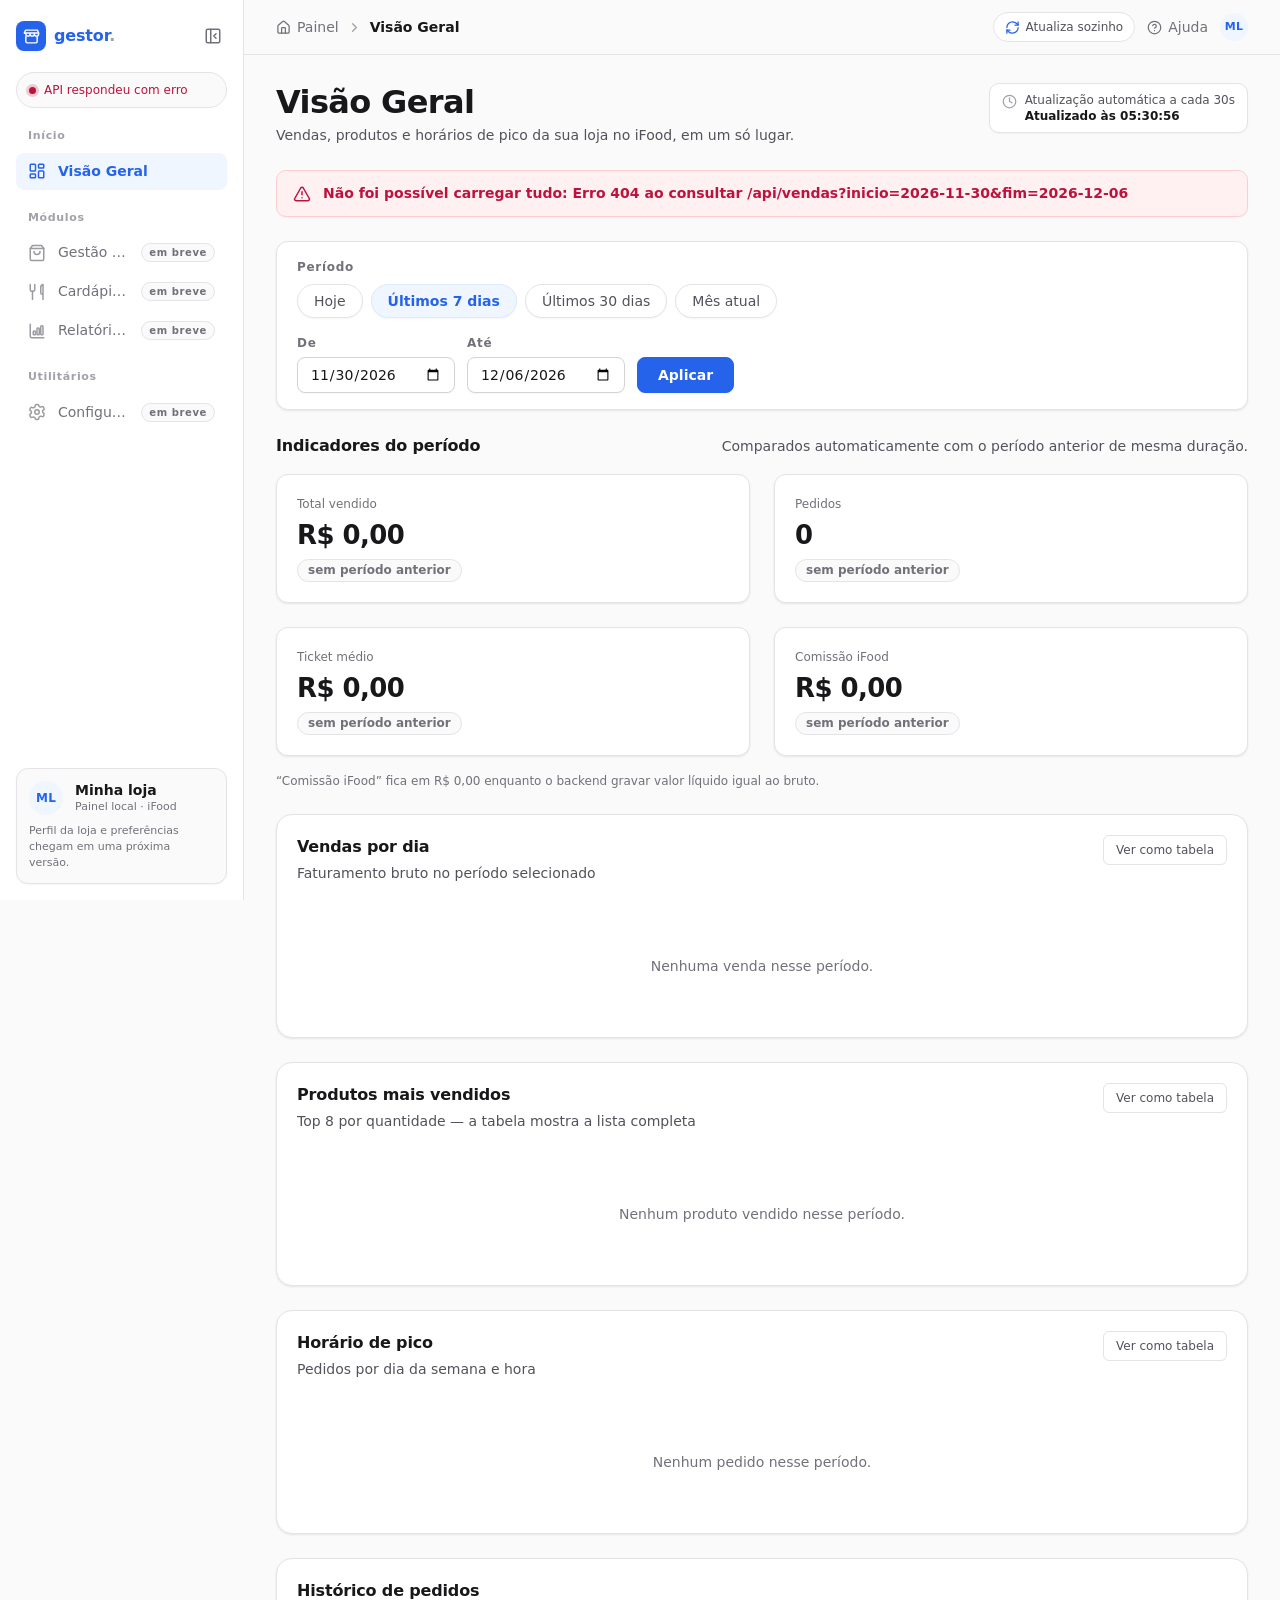
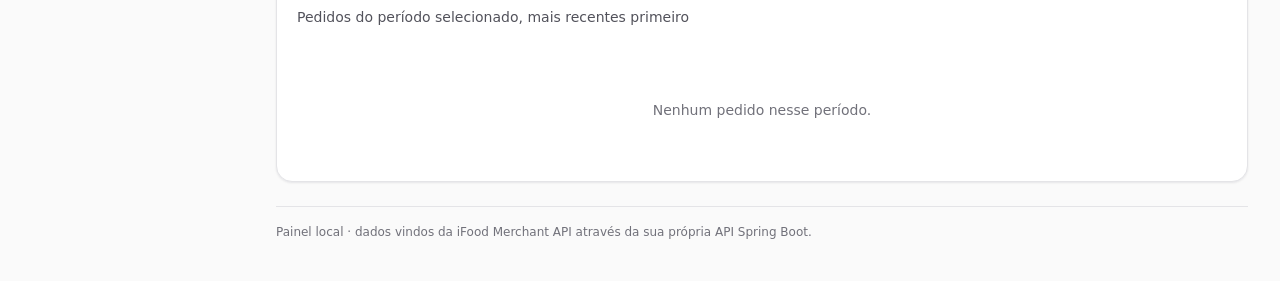
==== commit 124bc509: "Corrige granularidade do grafico Vendas por dia e neutraliza paleta de cores Periodo de 1 dia agora " ====
--- a/src/main/resources/static/index.html
+++ b/src/main/resources/static/index.html
@@ -253,7 +253,7 @@
                 <div class="card__head">
                     <div class="card__heading">
                         <h2 class="card__title" id="titulo-vendas-por-dia">Vendas por dia</h2>
-                        <p class="card__caption">Faturamento bruto no período selecionado</p>
+                        <p class="card__caption" id="legenda-vendas-por-dia">Faturamento bruto no período selecionado</p>
                     </div>
                     <div class="card__actions">
                         <button type="button" class="ghost-button" data-toggle-table="vendas-por-dia">Ver como tabela</button>
--- a/src/main/resources/static/css/styles.css
+++ b/src/main/resources/static/css/styles.css
@@ -20,17 +20,19 @@
 :root {
     color-scheme: light;
 
-    /* --- Paleta bruta ------------------------------------------------------ */
-    --slate-50:  #f8fafc;
-    --slate-100: #f1f5f9;
-    --slate-200: #e2e8f0;
-    --slate-300: #cbd5e1;
-    --slate-400: #94a3b8;
-    --slate-500: #64748b;
-    --slate-600: #475569;
-    --slate-700: #334155;
-    --slate-800: #1e293b;
-    --slate-900: #0f172a;
+    /* --- Paleta bruta -------------------------------------------------------
+     * Cinza NEUTRO de verdade (zinc), não o "slate" azulado do benchmark original
+     * — era esse viés que fazia até texto/borda parecer "tudo meio azul". */
+    --neutral-50:  #fafafa;
+    --neutral-100: #f4f4f5;
+    --neutral-200: #e4e4e7;
+    --neutral-300: #d4d4d8;
+    --neutral-400: #a1a1aa;
+    --neutral-500: #71717a;
+    --neutral-600: #52525b;
+    --neutral-700: #3f3f46;
+    --neutral-800: #27272a;
+    --neutral-900: #18181b;
 
     --blue-50:  #eff6ff;
     --blue-100: #dbeafe;
@@ -47,27 +49,28 @@
     --rose-700: #be123c;
 
     /* --- Superfícies e texto ----------------------------------------------
-     * REGRA: fora deste bloco :root ninguém consome a paleta BRUTA (slate,
-     * blue, emerald, rose). O bloco dark só redefine a camada semântica, então
-     * quem furar essa regra fica travado no tema claro.
+     * REGRA: fora deste bloco :root ninguém consome a paleta BRUTA (neutral,
+     * blue, emerald, rose) — só a camada semântica abaixo (--text-primary,
+     * --surface-1 etc). Assim, pra reequilibrar cor no painel inteiro, basta
+     * mexer aqui.
      * --------------------------------------------------------------------- */
-    --page-plane:    var(--slate-50);
+    --page-plane:    var(--neutral-50);
     --surface-1:     #ffffff;      /* usado como stroke dos pontos do gráfico de linha */
-    --surface-2:     var(--slate-50);
+    --surface-2:     var(--neutral-50);
     --surface-nav:   #ffffff;
-    --surface-hover: var(--slate-100);
-    --surface-pop:   var(--slate-900);   /* fundo do tooltip flutuante */
-
-    --text-primary:   var(--slate-900);
-    --text-secondary: var(--slate-600);
-    --text-muted:     var(--slate-500);  /* 4,8:1 sobre branco — texto de verdade */
-    --text-faint:     var(--slate-400);  /* SÓ decoração e micro-rótulo */
-
-    --border-subtle: var(--slate-200);
-    --border-strong: var(--slate-300);
-    --border-hover:  var(--slate-400);
-    --gridline:      var(--slate-200);
-    --baseline:      var(--slate-300);
+    --surface-hover: var(--neutral-100);
+    --surface-pop:   var(--neutral-900);   /* fundo do tooltip flutuante */
+
+    --text-primary:   var(--neutral-900);
+    --text-secondary: var(--neutral-600);
+    --text-muted:     var(--neutral-500);  /* 4,8:1 sobre branco — texto de verdade */
+    --text-faint:     var(--neutral-400);  /* SÓ decoração e micro-rótulo */
+
+    --border-subtle: var(--neutral-200);
+    --border-strong: var(--neutral-300);
+    --border-hover:  var(--neutral-400);
+    --gridline:      var(--neutral-200);
+    --baseline:      var(--neutral-300);
 
     /* --- Marca / séries de dados ------------------------------------------ */
     --brand:        var(--blue-600);
@@ -142,58 +145,8 @@
     --transition: 140ms ease;
 }
 
-@media (prefers-color-scheme: dark) {
-    :root {
-        color-scheme: dark;
-
-        --page-plane:    #0b0f17;
-        --surface-1:     #151a23;
-        --surface-2:     #11161e;
-        --surface-nav:   #121821;
-        --surface-hover: #1c2432;
-        --surface-pop:   #202836;
-
-        --text-primary:   #e9eef6;
-        --text-secondary: #9fadc0;
-        --text-muted:     #8b99ad;   /* ~5,6:1 sobre --surface-1 */
-        --text-faint:     #6d7b8e;
-
-        --border-subtle: #232c3a;
-        --border-strong: #2f3a4a;
-        --border-hover:  #3d4a5c;
-        --gridline:      #232c3a;
-        --baseline:      #334052;
-
-        --brand:        #60a5fa;
-        --brand-strong: #93c5fd;
-        --brand-soft:   rgba(59, 130, 246, 0.14);
-        --brand-line:   rgba(59, 130, 246, 0.28);
-        /* Azul claro pede texto ESCURO por cima: branco daria 2,55:1. */
-        --on-brand:     #0b1220;
-
-        --series-1:        #3b82f6;   /* HEX LITERAL — lido pelo app.js */
-        --series-1-strong: #60a5fa;
-        --series-1-soft:   #93c5fd;
-        --series-1-wash:   rgba(59, 130, 246, 0.16);
-
-        --good:      #34d399;
-        --good-soft: rgba(16, 185, 129, 0.14);
-        --good-line: rgba(16, 185, 129, 0.30);
-
-        --critical:      #fb7185;
-        --critical-soft: rgba(244, 63, 94, 0.14);
-        --critical-line: rgba(244, 63, 94, 0.30);
-
-        --ok-dot: #34d399;
-
-        --focus-ring: #60a5fa;
-
-        --shadow-xs: 0 1px 2px rgba(0, 0, 0, 0.30);
-        --shadow-sm: 0 1px 2px rgba(0, 0, 0, 0.32), 0 1px 3px rgba(0, 0, 0, 0.30);
-        --shadow-md: 0 1px 2px rgba(0, 0, 0, 0.32), 0 6px 18px rgba(0, 0, 0, 0.34);
-        --shadow-pop: 0 12px 32px rgba(0, 0, 0, 0.55);
-    }
-}
+/* Sem @media (prefers-color-scheme: dark) de propósito: o painel é sempre
+ * claro, não importa o tema do Windows/navegador de quem está olhando. */
 
 /* =============================================================================
  * 2. RESET / BASE
@@ -875,12 +828,6 @@
     height: 18px;
     flex: none;
     background: url("data:image/svg+xml;utf8,<svg xmlns='http://www.w3.org/2000/svg' viewBox='0 0 24 24' fill='none' stroke='%23be123c' stroke-width='2' stroke-linecap='round' stroke-linejoin='round'><path d='m21.7 18-8-14a2 2 0 0 0-3.4 0l-8 14A2 2 0 0 0 4 21h16a2 2 0 0 0 1.7-3'/><path d='M12 9v4'/><path d='M12 17h.01'/></svg>") no-repeat center / contain;
-}
-
-@media (prefers-color-scheme: dark) {
-    .status-banner::before {
-        background-image: url("data:image/svg+xml;utf8,<svg xmlns='http://www.w3.org/2000/svg' viewBox='0 0 24 24' fill='none' stroke='%23fb7185' stroke-width='2' stroke-linecap='round' stroke-linejoin='round'><path d='m21.7 18-8-14a2 2 0 0 0-3.4 0l-8 14A2 2 0 0 0 4 21h16a2 2 0 0 0 1.7-3'/><path d='M12 9v4'/><path d='M12 17h.01'/></svg>");
-    }
 }
 
 /* =============================================================================
@@ -1586,11 +1533,6 @@
     box-shadow: var(--shadow-pop);
 }
 
-@media (prefers-color-scheme: dark) {
-    .chart-tooltip {
-        border: 1px solid var(--border-strong);
-    }
-}
 
 .chart-tooltip strong {
     display: inline-block;
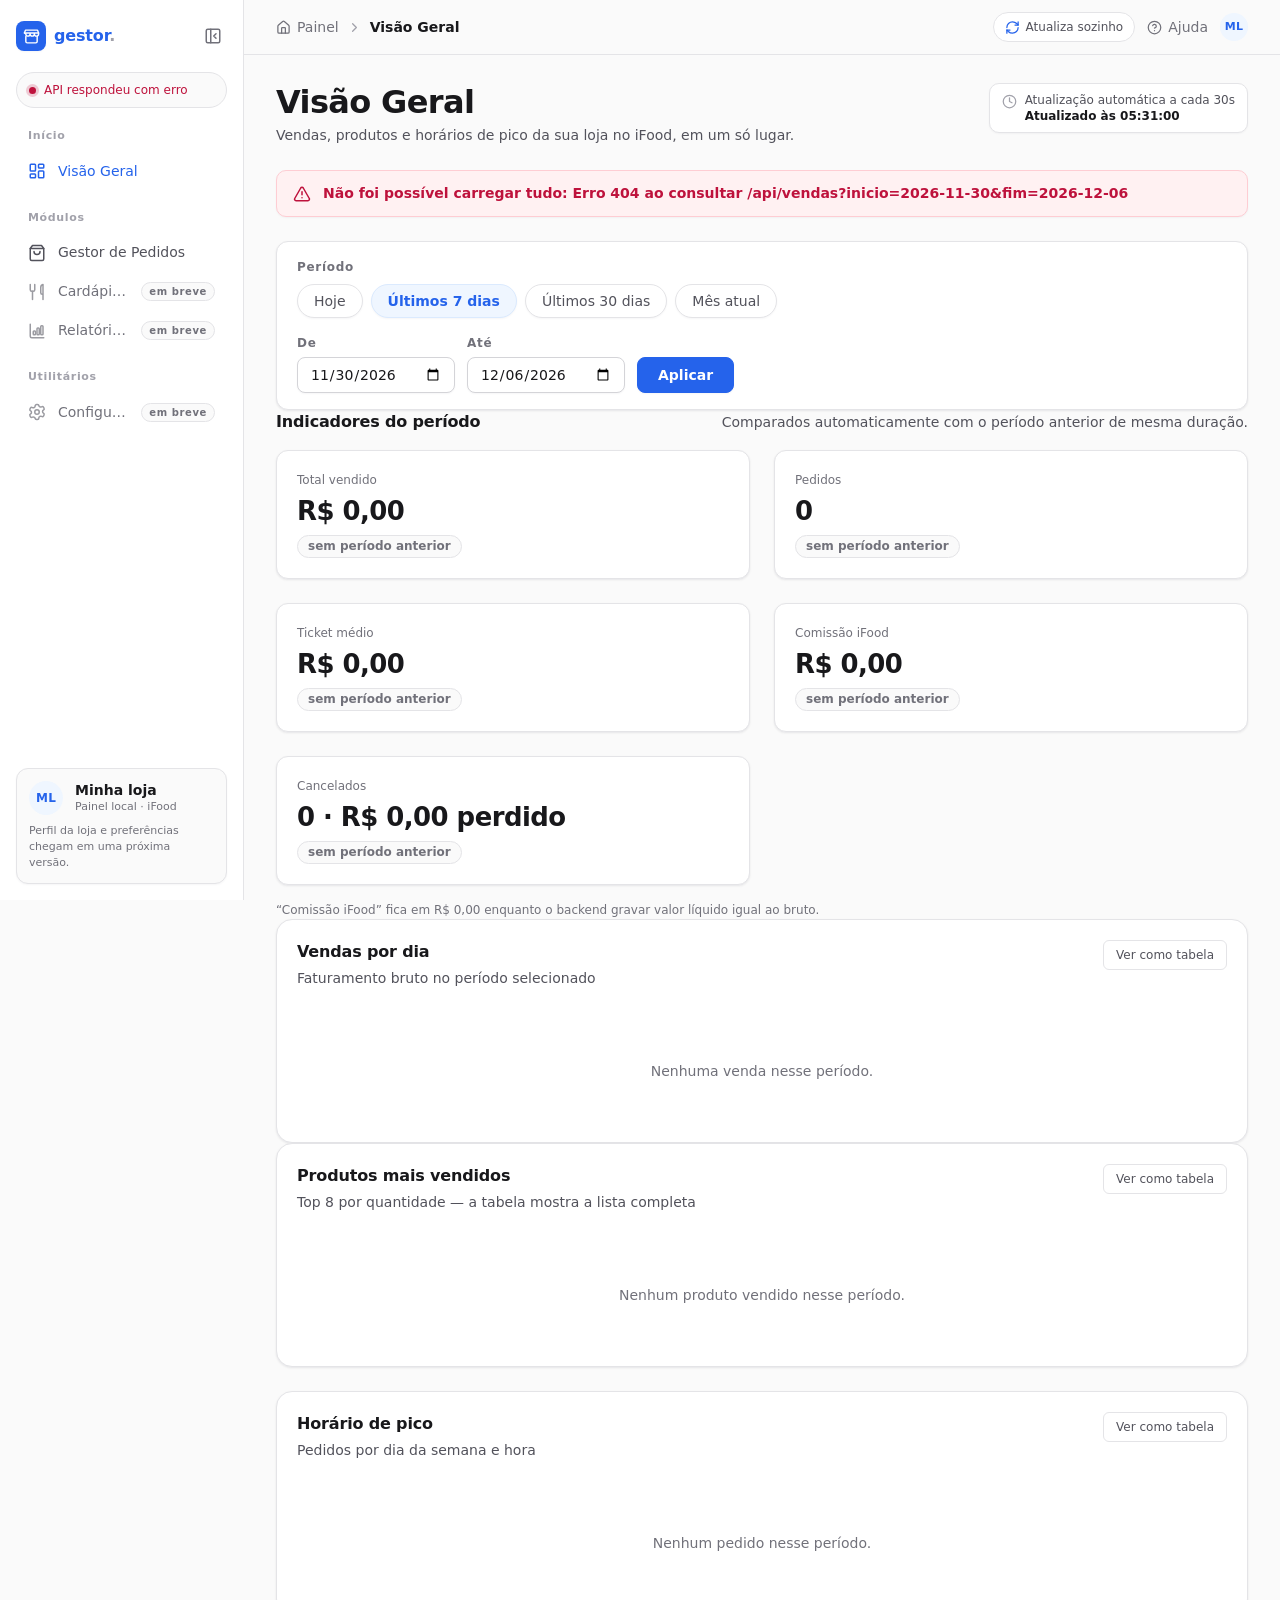
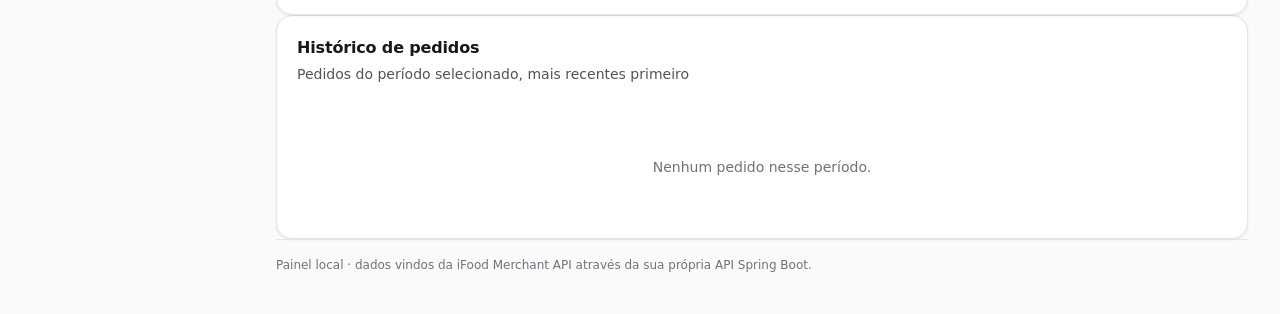
==== commit fb63e321: "Adiciona Gestor de Pedidos: auto-aceite de pedidos e quadro Kanban Pedidos novos são confirmados aut" ====
--- a/src/main/resources/static/index.html
+++ b/src/main/resources/static/index.html
@@ -57,7 +57,7 @@
             <p class="nav__label sidebar__expanded">Início</p>
             <ul class="nav__list">
                 <li>
-                    <span class="nav__item nav__item--active" aria-current="page" title="Visão Geral">
+                    <button type="button" class="nav__item nav__item--active nav__item--link" id="nav-visao-geral" data-view="visao-geral" aria-current="page" title="Visão Geral">
                         <svg class="ico" viewBox="0 0 24 24" fill="none" stroke="currentColor" stroke-width="2" stroke-linecap="round" stroke-linejoin="round" aria-hidden="true">
                             <rect x="3" y="3" width="7" height="9" rx="1"/>
                             <rect x="14" y="3" width="7" height="5" rx="1"/>
@@ -65,7 +65,7 @@
                             <rect x="3" y="16" width="7" height="5" rx="1"/>
                         </svg>
                         <span class="nav__text sidebar__expanded">Visão Geral</span>
-                    </span>
+                    </button>
                 </li>
             </ul>
             </div>
@@ -74,16 +74,14 @@
             <p class="nav__label sidebar__expanded">Módulos</p>
             <ul class="nav__list">
                 <li>
-                    <span class="nav__item nav__item--soon" aria-disabled="true" title="Gestão de Pedidos — ainda não disponível">
+                    <button type="button" class="nav__item nav__item--link" id="nav-pedidos" data-view="pedidos" title="Gestor de Pedidos">
                         <svg class="ico" viewBox="0 0 24 24" fill="none" stroke="currentColor" stroke-width="2" stroke-linecap="round" stroke-linejoin="round" aria-hidden="true">
                             <path d="M6 2 3 6v14a2 2 0 0 0 2 2h14a2 2 0 0 0 2-2V6l-3-4Z"/>
                             <path d="M3 6h18"/>
                             <path d="M16 10a4 4 0 0 1-8 0"/>
                         </svg>
-                        <span class="nav__text sidebar__expanded">Gestão de Pedidos</span>
-                        <span class="sr-only"> (em breve)</span>
-                        <span class="badge sidebar__expanded" aria-hidden="true">em breve</span>
-                    </span>
+                        <span class="nav__text sidebar__expanded">Gestor de Pedidos</span>
+                    </button>
                 </li>
                 <li>
                     <span class="nav__item nav__item--soon" aria-disabled="true" title="Cardápio &amp; Opções — ainda não disponível">
@@ -161,7 +159,7 @@
                             <path d="m9 18 6-6-6-6"/>
                         </svg>
                     </li>
-                    <li class="breadcrumb__item breadcrumb__item--current"><span aria-current="page">Visão Geral</span></li>
+                    <li class="breadcrumb__item breadcrumb__item--current"><span aria-current="page" id="breadcrumb-atual">Visão Geral</span></li>
                 </ol>
             </nav>
 
@@ -193,10 +191,10 @@
 
             <div class="page-head">
                 <div class="page-head__text">
-                    <h1 class="page-head__title">Visão Geral</h1>
-                    <p class="page-head__subtitle">Vendas, produtos e horários de pico da sua loja no iFood, em um só lugar.</p>
-                </div>
-                <div class="page-head__meta">
+                    <h1 class="page-head__title" id="page-head-titulo">Visão Geral</h1>
+                    <p class="page-head__subtitle" id="page-head-subtitulo">Vendas, produtos e horários de pico da sua loja no iFood, em um só lugar.</p>
+                </div>
+                <div class="page-head__meta" id="page-head-meta">
                     <svg class="ico ico--sm" viewBox="0 0 24 24" fill="none" stroke="currentColor" stroke-width="2" stroke-linecap="round" stroke-linejoin="round" aria-hidden="true">
                         <circle cx="12" cy="12" r="10"/>
                         <path d="M12 6v6l4 2"/>
@@ -209,6 +207,9 @@
             </div>
 
             <div id="status-banner" class="status-banner status-banner--hidden" role="alert"></div>
+
+            <!-- ==================== VIEW: VISÃO GERAL (inalterada) ==================== -->
+            <div id="view-visao-geral" class="view">
 
             <section class="filters" aria-label="Filtro de período">
                 <div class="filters__group">
@@ -318,6 +319,64 @@
             <footer class="page-foot">
                 <p>Painel local · dados vindos da iFood Merchant API através da sua própria API Spring Boot.</p>
             </footer>
+
+            </div>
+            <!-- ==================== FIM VIEW: VISÃO GERAL ==================== -->
+
+            <!-- ==================== VIEW: GESTOR DE PEDIDOS ==================== -->
+            <div id="view-pedidos" class="view" hidden>
+
+                <section class="card" aria-labelledby="titulo-quadro-pedidos">
+                    <div class="card__head">
+                        <div class="card__heading">
+                            <h2 class="card__title" id="titulo-quadro-pedidos">Pedidos de hoje</h2>
+                            <p class="card__caption">Pedidos novos são confirmados automaticamente junto ao iFood — o resto do fluxo você conduz aqui.</p>
+                        </div>
+                    </div>
+                    <div class="card__body">
+                        <div class="kanban" id="kanban-quadro">
+                            <div class="kanban__coluna" data-coluna="aceitar">
+                                <div class="kanban__coluna-head">
+                                    <span class="kanban__coluna-titulo">Aceitar</span>
+                                    <span class="kanban__coluna-contador" data-contador="aceitar">0</span>
+                                </div>
+                                <div class="kanban__lista" data-lista="aceitar"></div>
+                            </div>
+                            <div class="kanban__coluna" data-coluna="preparo">
+                                <div class="kanban__coluna-head">
+                                    <span class="kanban__coluna-titulo">Em Preparo</span>
+                                    <span class="kanban__coluna-contador" data-contador="preparo">0</span>
+                                </div>
+                                <div class="kanban__lista" data-lista="preparo"></div>
+                            </div>
+                            <div class="kanban__coluna" data-coluna="pronto">
+                                <div class="kanban__coluna-head">
+                                    <span class="kanban__coluna-titulo">Pronto</span>
+                                    <span class="kanban__coluna-contador" data-contador="pronto">0</span>
+                                </div>
+                                <div class="kanban__lista" data-lista="pronto"></div>
+                            </div>
+                            <div class="kanban__coluna" data-coluna="rota">
+                                <div class="kanban__coluna-head">
+                                    <span class="kanban__coluna-titulo">Em Rota</span>
+                                    <span class="kanban__coluna-contador" data-contador="rota">0</span>
+                                </div>
+                                <div class="kanban__lista" data-lista="rota"></div>
+                            </div>
+                            <div class="kanban__coluna" data-coluna="finalizado">
+                                <div class="kanban__coluna-head">
+                                    <span class="kanban__coluna-titulo">Finalizado</span>
+                                    <span class="kanban__coluna-contador" data-contador="finalizado">0</span>
+                                </div>
+                                <div class="kanban__lista" data-lista="finalizado"></div>
+                            </div>
+                        </div>
+                    </div>
+                </section>
+
+            </div>
+            <!-- ==================== FIM VIEW: GESTOR DE PEDIDOS ==================== -->
+
         </main>
     </div>
 </div>
@@ -344,6 +403,76 @@
 <div id="chart-tooltip" class="chart-tooltip" role="tooltip" hidden></div>
 
 <script src="js/app.js"></script>
+<script src="js/pedidos.js"></script>
+
+<script>
+/*
+ * Troca de view (Visão Geral <-> Gestor de Pedidos) sem recarregar a página.
+ * Bloco isolado: só lê/escreve elementos com id/data-view próprios, não toca
+ * em nada que js/app.js ou js/pedidos.js usem.
+ */
+(function () {
+    'use strict';
+
+    var VIEWS = {
+        'visao-geral': {
+            titulo: 'Visão Geral',
+            subtitulo: 'Vendas, produtos e horários de pico da sua loja no iFood, em um só lugar.',
+            mostrarMeta: true,
+        },
+        'pedidos': {
+            titulo: 'Gestor de Pedidos',
+            subtitulo: 'Acompanhe o pedido do aceite até a entrega, em tempo real.',
+            mostrarMeta: false,
+        },
+    };
+
+    var botoes = document.querySelectorAll('[data-view]');
+    var breadcrumbAtual = document.getElementById('breadcrumb-atual');
+    var tituloEl = document.getElementById('page-head-titulo');
+    var subtituloEl = document.getElementById('page-head-subtitulo');
+    var metaEl = document.getElementById('page-head-meta');
+
+    function ativarView(nomeView) {
+        var config = VIEWS[nomeView];
+        if (!config) {
+            return;
+        }
+
+        Object.keys(VIEWS).forEach(function (chave) {
+            var view = document.getElementById('view-' + chave);
+            if (view) {
+                view.hidden = chave !== nomeView;
+            }
+        });
+
+        botoes.forEach(function (botao) {
+            var ativo = botao.dataset.view === nomeView;
+            botao.classList.toggle('nav__item--active', ativo);
+            if (ativo) {
+                botao.setAttribute('aria-current', 'page');
+            } else {
+                botao.removeAttribute('aria-current');
+            }
+        });
+
+        if (breadcrumbAtual) breadcrumbAtual.textContent = config.titulo;
+        if (tituloEl) tituloEl.textContent = config.titulo;
+        if (subtituloEl) subtituloEl.textContent = config.subtitulo;
+        if (metaEl) metaEl.style.display = config.mostrarMeta ? '' : 'none';
+
+        if (nomeView === 'pedidos' && window.Pedidos) {
+            window.Pedidos.iniciar();
+        }
+    }
+
+    botoes.forEach(function (botao) {
+        botao.addEventListener('click', function () {
+            ativarView(botao.dataset.view);
+        });
+    });
+}());
+</script>
 
 <script>
 /*
--- a/src/main/resources/static/css/styles.css
+++ b/src/main/resources/static/css/styles.css
@@ -1064,10 +1064,10 @@
     text-wrap: pretty;
 }
 
-/* O grid mora no PRÓPRIO #kpi-row: os 4 tiles são filhos diretos. */
+/* O grid mora no PRÓPRIO #kpi-row: os 5 tiles são filhos diretos. */
 .kpi-row {
     display: grid;
-    grid-template-columns: repeat(4, minmax(0, 1fr));
+    grid-template-columns: repeat(5, minmax(0, 1fr));
     gap: var(--sp-6);
 }
 
@@ -1143,6 +1143,16 @@
     color: var(--critical);
 }
 
+.status-pill--cancelado {
+    color: var(--critical);
+    font-weight: 600;
+}
+
+.status-pill--concluido {
+    color: var(--good);
+    font-weight: 600;
+}
+
 /* =============================================================================
  * 11. CARDS DE GRÁFICO
  * ========================================================================== */
@@ -1785,3 +1795,148 @@
 .chart-tooltip[hidden] {
     display: none;
 }
+
+/* =============================================================================
+ * 12. GESTOR DE PEDIDOS (quadro Kanban)
+ * -----------------------------------------------------------------------------
+ * Seção adicionada à parte — nenhuma regra acima foi tocada. Reaproveita os
+ * tokens do topo do arquivo (--sp-*, --r-*, --fs-*, --text-*, --surface-*,
+ * --border-*) em vez de valores soltos.
+ * ========================================================================== */
+
+/* Botão de navegação da sidebar: era <span>, virou <button> pra ser clicável de
+   verdade (teclado incluído) — este reset tira a aparência padrão de botão. */
+.nav__item--link {
+    appearance: none;
+    background: none;
+    border: none;
+    font: inherit;
+    text-align: left;
+    cursor: pointer;
+    width: 100%;
+}
+
+.kanban {
+    display: grid;
+    grid-template-columns: repeat(5, minmax(200px, 1fr));
+    gap: var(--sp-4);
+    overflow-x: auto;
+    padding-bottom: var(--sp-1);
+}
+
+.kanban__coluna {
+    display: flex;
+    flex-direction: column;
+    gap: var(--sp-3);
+    min-width: 0;
+    background: var(--surface-2);
+    border: 1px solid var(--border-subtle);
+    border-radius: var(--r-lg);
+    padding: var(--sp-3);
+}
+
+.kanban__coluna-head {
+    display: flex;
+    align-items: center;
+    justify-content: space-between;
+    gap: var(--sp-2);
+}
+
+.kanban__coluna-titulo {
+    font-size: var(--fs-sm);
+    font-weight: 600;
+    color: var(--text-primary);
+}
+
+.kanban__coluna-contador {
+    font-size: var(--fs-2xs);
+    font-weight: 600;
+    color: var(--text-muted);
+    background: var(--surface-1);
+    border: 1px solid var(--border-subtle);
+    border-radius: var(--r-pill);
+    padding: 1px 7px;
+}
+
+.kanban__lista {
+    display: flex;
+    flex-direction: column;
+    gap: var(--sp-2);
+    min-height: 40px;
+}
+
+.kanban__vazio {
+    font-size: var(--fs-xs);
+    color: var(--text-muted);
+    line-height: 1.5;
+    padding: var(--sp-2) var(--sp-1);
+}
+
+.kanban__card {
+    display: flex;
+    flex-direction: column;
+    gap: var(--sp-2);
+    background: var(--surface-1);
+    border: 1px solid var(--border-subtle);
+    border-radius: var(--r-md);
+    padding: var(--sp-3);
+    box-shadow: var(--shadow-xs);
+}
+
+.kanban__card--cancelado {
+    border-color: var(--critical-line);
+    background: var(--critical-soft);
+}
+
+.kanban__card-cabecalho {
+    display: flex;
+    align-items: center;
+    justify-content: space-between;
+    gap: var(--sp-2);
+}
+
+.kanban__card-codigo {
+    font-size: var(--fs-sm);
+    font-weight: 700;
+    color: var(--text-primary);
+}
+
+.kanban__card-selo {
+    font-size: var(--fs-2xs);
+    font-weight: 600;
+    letter-spacing: var(--track-wide);
+    color: var(--good);
+    background: var(--good-soft);
+    border: 1px solid var(--good-line);
+    border-radius: var(--r-pill);
+    padding: 1px 7px;
+    white-space: nowrap;
+}
+
+.kanban__card-cliente {
+    font-size: var(--fs-base);
+    font-weight: 500;
+    color: var(--text-primary);
+    overflow: hidden;
+    text-overflow: ellipsis;
+    white-space: nowrap;
+}
+
+.kanban__card-rodape {
+    display: flex;
+    align-items: center;
+    justify-content: space-between;
+    gap: var(--sp-2);
+    font-size: var(--fs-xs);
+    color: var(--text-muted);
+}
+
+.kanban__card-valor {
+    font-weight: 600;
+    color: var(--text-secondary);
+}
+
+.kanban__card-acao {
+    width: 100%;
+    justify-content: center;
+}
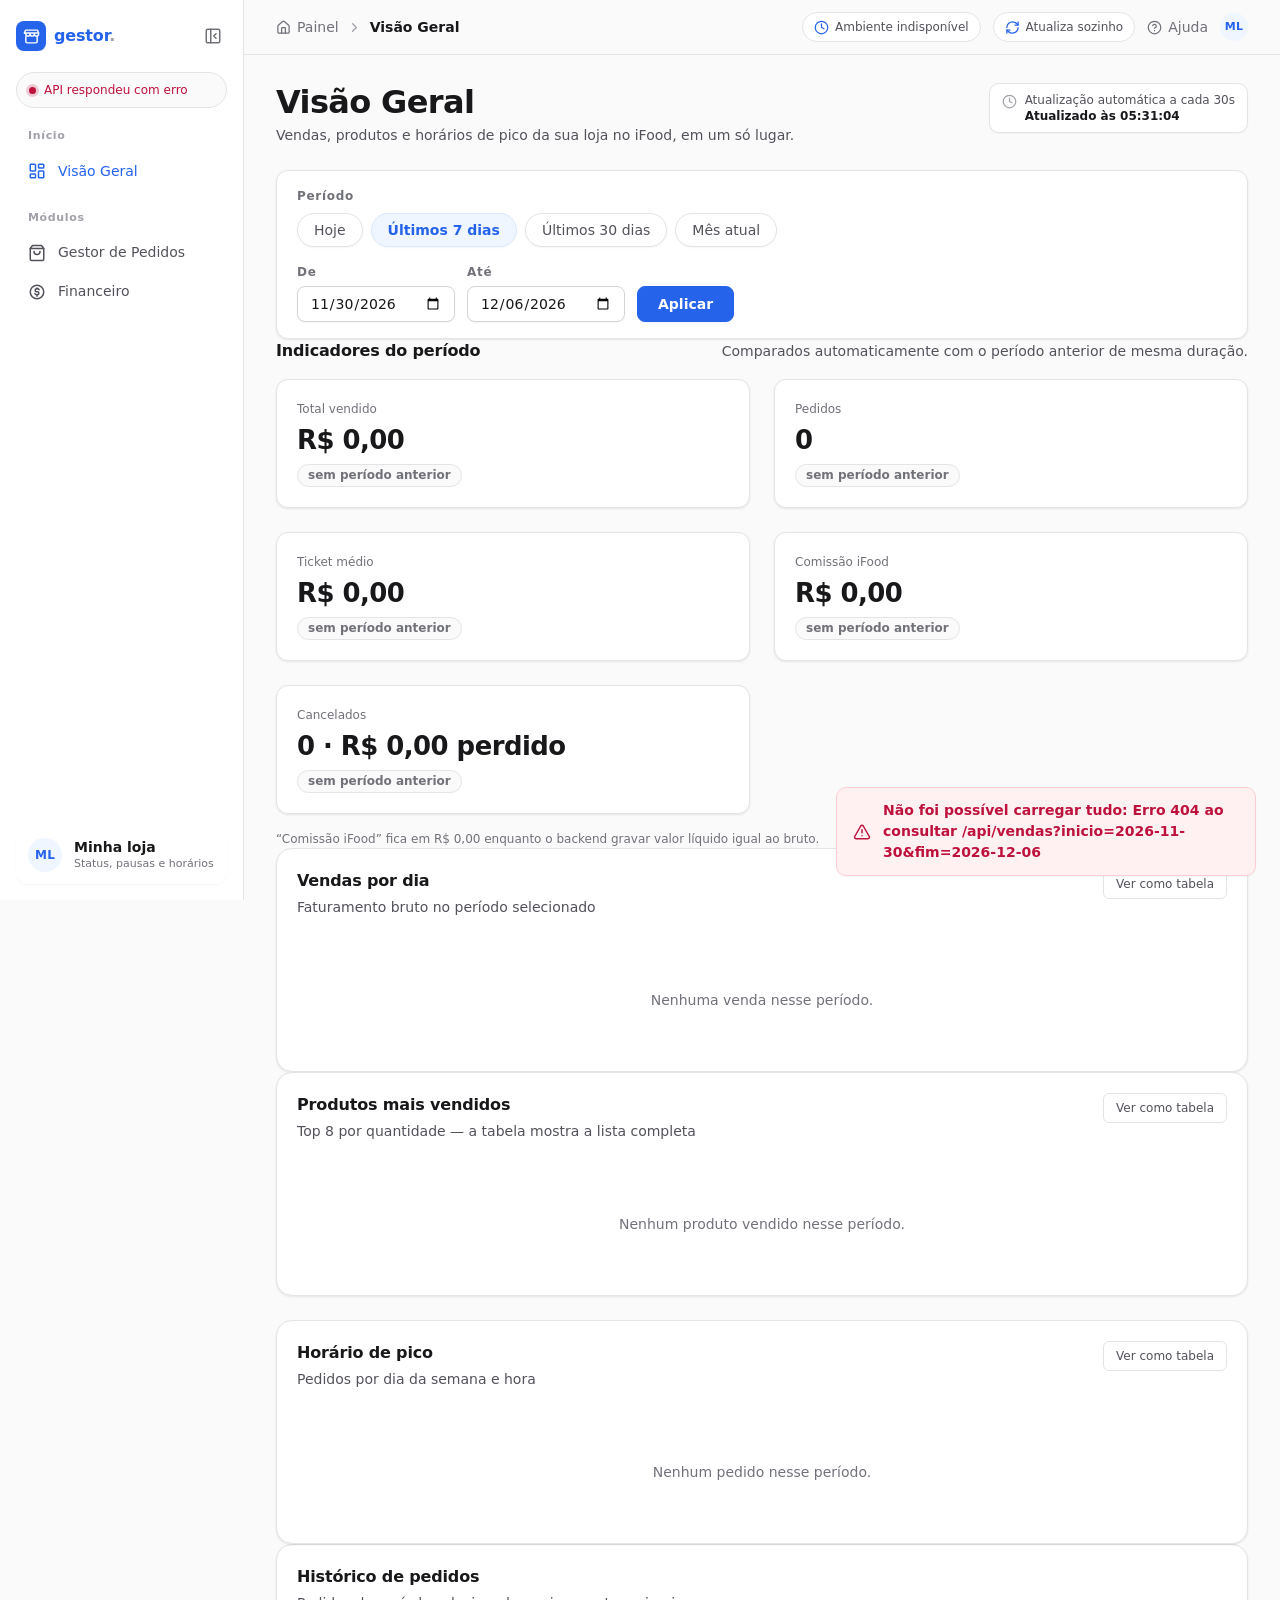
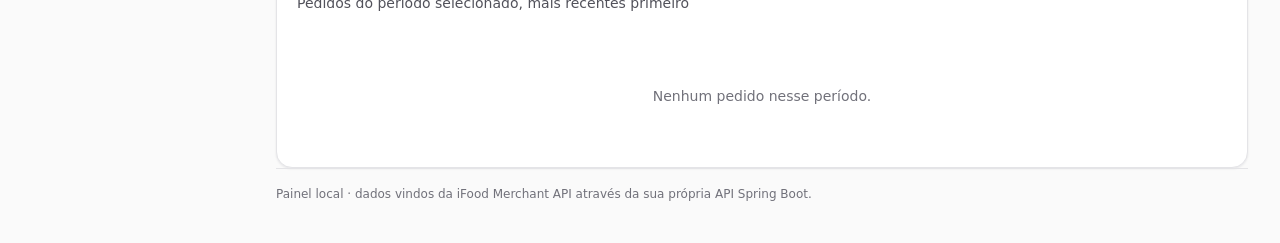
==== commit c896947d: "Completa telas de Merchant, Financeiro e Analytics para gravação de homologação do iFood" ====
--- a/src/main/resources/static/index.html
+++ b/src/main/resources/static/index.html
@@ -84,61 +84,28 @@
                     </button>
                 </li>
                 <li>
-                    <span class="nav__item nav__item--soon" aria-disabled="true" title="Cardápio &amp; Opções — ainda não disponível">
+                    <button type="button" class="nav__item nav__item--link" id="nav-financeiro" data-view="financeiro" title="Financeiro">
                         <svg class="ico" viewBox="0 0 24 24" fill="none" stroke="currentColor" stroke-width="2" stroke-linecap="round" stroke-linejoin="round" aria-hidden="true">
-                            <path d="M3 2v7a2 2 0 0 0 2 2h2a2 2 0 0 0 2-2V2"/>
-                            <path d="M6 11v11"/>
-                            <path d="M20 15V2a4 4 0 0 0-3 3.9V13a2 2 0 0 0 2 2h1Zm0 0v7"/>
+                            <circle cx="12" cy="12" r="9"/>
+                            <path d="M14.8 9a2.5 2.5 0 0 0-2.3-1.5h-1a2 2 0 0 0 0 4h1a2 2 0 0 1 0 4h-1A2.5 2.5 0 0 1 9.2 14"/>
+                            <path d="M12 6.5v1M12 16.5v1"/>
                         </svg>
-                        <span class="nav__text sidebar__expanded">Cardápio &amp; Opções</span>
-                        <span class="sr-only"> (em breve)</span>
-                        <span class="badge sidebar__expanded" aria-hidden="true">em breve</span>
-                    </span>
-                </li>
-                <li>
-                    <span class="nav__item nav__item--soon" aria-disabled="true" title="Relatórios e Financeiro — ainda não disponível">
-                        <svg class="ico" viewBox="0 0 24 24" fill="none" stroke="currentColor" stroke-width="2" stroke-linecap="round" stroke-linejoin="round" aria-hidden="true">
-                            <path d="M3 3v16a2 2 0 0 0 2 2h16"/>
-                            <rect x="7" y="12" width="3" height="5" rx="1"/>
-                            <rect x="12" y="8" width="3" height="9" rx="1"/>
-                            <rect x="17" y="5" width="3" height="12" rx="1"/>
-                        </svg>
-                        <span class="nav__text sidebar__expanded">Relatórios e Financeiro</span>
-                        <span class="sr-only"> (em breve)</span>
-                        <span class="badge sidebar__expanded" aria-hidden="true">em breve</span>
-                    </span>
+                        <span class="nav__text sidebar__expanded">Financeiro</span>
+                    </button>
                 </li>
             </ul>
             </div>
-
-            <div class="nav__group">
-            <p class="nav__label sidebar__expanded">Utilitários</p>
-            <ul class="nav__list">
-                <li>
-                    <span class="nav__item nav__item--soon" aria-disabled="true" title="Configurações — ainda não disponível">
-                        <svg class="ico" viewBox="0 0 24 24" fill="none" stroke="currentColor" stroke-width="2" stroke-linecap="round" stroke-linejoin="round" aria-hidden="true">
-                            <path d="M12.5 2h-1a2 2 0 0 0-2 2v.2a2 2 0 0 1-1 1.7l-.4.3a2 2 0 0 1-2 0l-.2-.1a2 2 0 0 0-2.7.7l-.5.9a2 2 0 0 0 .7 2.7l.2.1a2 2 0 0 1 1 1.7v.6a2 2 0 0 1-1 1.7l-.2.1a2 2 0 0 0-.7 2.7l.5.9a2 2 0 0 0 2.7.7l.2-.1a2 2 0 0 1 2 0l.4.3a2 2 0 0 1 1 1.7V20a2 2 0 0 0 2 2h1a2 2 0 0 0 2-2v-.2a2 2 0 0 1 1-1.7l.4-.3a2 2 0 0 1 2 0l.2.1a2 2 0 0 0 2.7-.7l.5-.9a2 2 0 0 0-.7-2.7l-.2-.1a2 2 0 0 1-1-1.7v-.6a2 2 0 0 1 1-1.7l.2-.1a2 2 0 0 0 .7-2.7l-.5-.9a2 2 0 0 0-2.7-.7l-.2.1a2 2 0 0 1-2 0l-.4-.3a2 2 0 0 1-1-1.7V4a2 2 0 0 0-2-2Z"/>
-                            <circle cx="12" cy="12" r="3"/>
-                        </svg>
-                        <span class="nav__text sidebar__expanded">Configurações</span>
-                        <span class="sr-only"> (em breve)</span>
-                        <span class="badge sidebar__expanded" aria-hidden="true">em breve</span>
-                    </span>
-                </li>
-            </ul>
-            </div>
         </nav>
 
-        <div class="sidebar__footer">
+        <button type="button" class="sidebar__footer sidebar__footer--link nav__item--link" id="nav-loja" data-view="loja" title="Minha Loja">
             <div class="profile">
                 <span class="profile__avatar" aria-hidden="true">ML</span>
                 <span class="profile__info sidebar__expanded">
                     <span class="profile__name">Minha loja</span>
-                    <span class="profile__meta">Painel local · iFood</span>
+                    <span class="profile__meta">Status, pausas e horários</span>
                 </span>
             </div>
-            <p class="profile__hint sidebar__expanded">Perfil da loja e preferências chegam em uma próxima versão.</p>
-        </div>
+        </button>
     </aside>
 
     <!-- ==================== ÁREA PRINCIPAL ==================== -->
@@ -164,6 +131,13 @@
             </nav>
 
             <div class="topbar__actions">
+                <span class="topbar__pill" id="pill-homologacao" title="Ambiente conectado à API do iFood">
+                    <svg class="ico ico--sm" viewBox="0 0 24 24" fill="none" stroke="currentColor" stroke-width="2" stroke-linecap="round" stroke-linejoin="round" aria-hidden="true">
+                        <circle cx="12" cy="12" r="10"/>
+                        <path d="M12 6v6l4 2"/>
+                    </svg>
+                    <span id="homologacao-texto">Carregando ambiente…</span>
+                </span>
                 <span class="topbar__pill">
                     <svg class="ico ico--sm" viewBox="0 0 24 24" fill="none" stroke="currentColor" stroke-width="2" stroke-linecap="round" stroke-linejoin="round" aria-hidden="true">
                         <path d="M3 12a9 9 0 0 1 9-9 9.8 9.8 0 0 1 6.7 2.7L21 8"/>
@@ -377,6 +351,144 @@
             </div>
             <!-- ==================== FIM VIEW: GESTOR DE PEDIDOS ==================== -->
 
+            <!-- ==================== VIEW: MINHA LOJA ==================== -->
+            <div id="view-financeiro" class="view" hidden>
+
+                <section class="card" aria-labelledby="titulo-financeiro-sync">
+                    <div class="card__head">
+                        <div class="card__heading">
+                            <h2 class="card__title" id="titulo-financeiro-sync">Liquidações (Repasses)</h2>
+                            <p class="card__caption">GET /financial/v3.0/merchants/{merchantId}/settlements</p>
+                        </div>
+                    </div>
+                    <div class="card__body">
+                        <form id="financeiro-form" class="loja-form">
+                            <div class="field">
+                                <label class="field__label" for="financeiro-inicio">Início</label>
+                                <input class="field__input" type="date" id="financeiro-inicio" required>
+                            </div>
+                            <div class="field">
+                                <label class="field__label" for="financeiro-fim">Fim</label>
+                                <input class="field__input" type="date" id="financeiro-fim" required>
+                            </div>
+                            <button type="submit" class="button button--primary" id="financeiro-sincronizar-btn">Sincronizar liquidações</button>
+                            <button type="button" class="ghost-button" id="financeiro-atualizar-btn">Atualizar lista</button>
+                        </form>
+
+                        <div id="financeiro-tabela" class="table-view table-view--hidden"></div>
+                        <p id="financeiro-vazio" class="empty-state">Nenhum repasse sincronizado ainda — escolha um período e clique em "Sincronizar liquidações".</p>
+                    </div>
+                </section>
+
+            </div>
+
+            <div id="view-loja" class="view" hidden>
+
+                <section class="card" aria-labelledby="titulo-loja-lista">
+                    <div class="card__head">
+                        <div class="card__heading">
+                            <h2 class="card__title" id="titulo-loja-lista">Lojas vinculadas</h2>
+                            <p class="card__caption">GET /merchants — lojas conectadas a este aplicativo</p>
+                        </div>
+                        <div class="card__actions">
+                            <button type="button" class="button button--primary" id="loja-listar-btn">Listar lojas</button>
+                        </div>
+                    </div>
+                    <div class="card__body">
+                        <div id="loja-lista" class="loja-lista"></div>
+                        <p id="loja-lista-vazio" class="empty-state empty-state--hidden">Nenhuma loja carregada ainda — clique em "Listar lojas".</p>
+                    </div>
+                </section>
+
+                <div class="card-grid">
+                    <section class="card" aria-labelledby="titulo-loja-detalhes">
+                        <div class="card__head">
+                            <div class="card__heading">
+                                <h2 class="card__title" id="titulo-loja-detalhes">Detalhes da loja</h2>
+                                <p class="card__caption">GET /merchants/{merchantId}</p>
+                            </div>
+                        </div>
+                        <div class="card__body">
+                            <dl id="loja-detalhes" class="loja-chaves"></dl>
+                            <p id="loja-detalhes-vazio" class="empty-state">Escolha "Ver detalhes" numa loja da lista acima.</p>
+                        </div>
+                    </section>
+
+                    <section class="card" aria-labelledby="titulo-loja-status">
+                        <div class="card__head">
+                            <div class="card__heading">
+                                <h2 class="card__title" id="titulo-loja-status">Disponibilidade</h2>
+                                <p class="card__caption">GET /merchants/{merchantId}/status</p>
+                            </div>
+                            <div class="card__actions">
+                                <button type="button" class="button button--primary" id="loja-status-btn">Consultar disponibilidade</button>
+                            </div>
+                        </div>
+                        <div class="card__body">
+                            <div id="loja-status-pill" class="loja-status-pill loja-status-pill--hidden"></div>
+                            <dl id="loja-status-detalhes" class="loja-chaves"></dl>
+                            <p id="loja-status-vazio" class="empty-state">Ainda não consultado.</p>
+                        </div>
+                    </section>
+                </div>
+
+                <section class="card" aria-labelledby="titulo-pausas">
+                    <div class="card__head">
+                        <div class="card__heading">
+                            <h2 class="card__title" id="titulo-pausas">Pausas (Interrupções)</h2>
+                            <p class="card__caption">GET · POST · DELETE /merchants/{merchantId}/interruptions</p>
+                        </div>
+                        <div class="card__actions">
+                            <button type="button" class="ghost-button" id="pausas-listar-btn">Atualizar lista</button>
+                        </div>
+                    </div>
+                    <div class="card__body">
+                        <div id="pausas-lista" class="pausas-lista"></div>
+                        <p id="pausas-lista-vazio" class="empty-state">Nenhuma pausa ativa no momento.</p>
+
+                        <form id="pausa-form" class="loja-form">
+                            <div class="field">
+                                <label class="field__label" for="pausa-descricao">Motivo</label>
+                                <input class="field__input" type="text" id="pausa-descricao" maxlength="120" placeholder="Ex.: Manutenção do equipamento" required>
+                            </div>
+                            <div class="field">
+                                <label class="field__label" for="pausa-inicio">Início</label>
+                                <input class="field__input" type="datetime-local" id="pausa-inicio" required>
+                            </div>
+                            <div class="field">
+                                <label class="field__label" for="pausa-fim">Fim</label>
+                                <input class="field__input" type="datetime-local" id="pausa-fim" required>
+                            </div>
+                            <button type="submit" class="button button--primary" id="pausa-criar-btn">Criar pausa</button>
+                        </form>
+                    </div>
+                </section>
+
+                <section class="card" aria-labelledby="titulo-horarios">
+                    <div class="card__head">
+                        <div class="card__heading">
+                            <h2 class="card__title" id="titulo-horarios">Horário de funcionamento</h2>
+                            <p class="card__caption">GET · PUT /merchants/{merchantId}/opening-hours</p>
+                        </div>
+                        <div class="card__actions">
+                            <button type="button" class="ghost-button" id="horarios-listar-btn">Consultar horários</button>
+                        </div>
+                    </div>
+                    <div class="card__body">
+                        <div id="horarios-tabela" class="table-view table-view--hidden"></div>
+                        <p id="horarios-vazio" class="empty-state">Nenhum turno consultado ainda.</p>
+
+                        <div id="horarios-turnos" class="horarios-turnos"></div>
+                        <div class="loja-form__acoes">
+                            <button type="button" class="ghost-button" id="horario-add-turno-btn">+ Adicionar turno</button>
+                            <button type="button" class="button button--primary" id="horarios-salvar-btn">Salvar horários</button>
+                        </div>
+                    </div>
+                </section>
+
+            </div>
+            <!-- ==================== FIM VIEW: MINHA LOJA ==================== -->
+
         </main>
     </div>
 </div>
@@ -404,6 +516,8 @@
 
 <script src="js/app.js"></script>
 <script src="js/pedidos.js"></script>
+<script src="js/loja.js"></script>
+<script src="js/financeiro.js"></script>
 
 <script>
 /*
@@ -425,6 +539,16 @@
             subtitulo: 'Acompanhe o pedido do aceite até a entrega, em tempo real.',
             mostrarMeta: false,
         },
+        'loja': {
+            titulo: 'Minha Loja',
+            subtitulo: 'Dados da loja, disponibilidade, pausas e horário de funcionamento no iFood.',
+            mostrarMeta: false,
+        },
+        'financeiro': {
+            titulo: 'Financeiro',
+            subtitulo: 'Liquidações (repasses) recebidas do iFood, sincronizadas direto da API oficial.',
+            mostrarMeta: false,
+        },
     };
 
     var botoes = document.querySelectorAll('[data-view]');
@@ -463,6 +587,12 @@
 
         if (nomeView === 'pedidos' && window.Pedidos) {
             window.Pedidos.iniciar();
+        }
+        if (nomeView === 'loja' && window.Loja) {
+            window.Loja.iniciar();
+        }
+        if (nomeView === 'financeiro' && window.Financeiro) {
+            window.Financeiro.iniciar();
         }
     }
 
--- a/src/main/resources/static/css/styles.css
+++ b/src/main/resources/static/css/styles.css
@@ -803,6 +803,14 @@
  * ========================================================================== */
 
 .status-banner {
+    /* Fixo no canto da tela em vez de dentro do fluxo da página: antes, rolar
+       a página pra baixo (pra mexer em Pausas/Horários, por exemplo) tirava
+       o aviso da tela — tanto o de erro quanto o de sucesso. */
+    position: fixed;
+    right: var(--sp-6);
+    bottom: var(--sp-6);
+    z-index: 50;
+    max-width: min(420px, calc(100vw - var(--sp-6) * 2));
     display: flex;
     align-items: center;
     gap: var(--sp-3);
@@ -1588,8 +1596,24 @@
     }
 
     .sidebar__collapse,
-    .sidebar__footer,
     .nav__label {
+        display: none;
+    }
+
+    /* .sidebar__footer virou o botão de navegação "Minha Loja" — não pode
+       mais ficar invisível aqui como quando era só um cartão decorativo.
+       Encolhe pra caber na barra horizontal em vez de sumir. */
+    .sidebar__footer {
+        order: 2;
+        flex: none;
+        padding: 6px var(--sp-3);
+        margin: 0;
+        border: 0;
+        box-shadow: none;
+        background: none;
+    }
+
+    .sidebar__footer .profile__meta {
         display: none;
     }
 
@@ -1940,3 +1964,196 @@
     width: 100%;
     justify-content: center;
 }
+
+/* =============================================================================
+ * 14. MINHA LOJA  (view-loja: dados da loja, disponibilidade, pausas, horários)
+ * ========================================================================== */
+
+/* Card "Minha loja" da sidebar virou o gatilho da view — reset de <button>
+   por cima do visual de .sidebar__footer que já existia. */
+.sidebar__footer--link {
+    appearance: none;
+    width: 100%;
+    font: inherit;
+    text-align: left;
+    cursor: pointer;
+}
+
+.sidebar__footer--link:hover {
+    border-color: var(--border-hover);
+}
+
+.sidebar__footer--link.nav__item--active {
+    border-color: var(--brand-line);
+    background: var(--brand-soft);
+}
+
+.ghost-button--perigo:hover {
+    color: var(--critical);
+    border-color: var(--critical-line);
+}
+
+.loja-lista,
+.pausas-lista {
+    display: flex;
+    flex-direction: column;
+    gap: var(--sp-2);
+}
+
+.loja-lista__item,
+.pausas-lista__item {
+    display: flex;
+    align-items: center;
+    gap: var(--sp-3);
+    padding: var(--sp-3);
+    border: 1px solid var(--border-subtle);
+    border-radius: var(--r-md);
+    background: var(--surface-1);
+}
+
+.loja-lista__nome {
+    font-weight: 600;
+    color: var(--text-primary);
+}
+
+.loja-lista__id {
+    flex: 1;
+    min-width: 0;
+    overflow: hidden;
+    text-overflow: ellipsis;
+    white-space: nowrap;
+    color: var(--text-muted);
+    font-size: var(--fs-sm);
+}
+
+.pausas-lista__descricao {
+    font-weight: 600;
+    color: var(--text-primary);
+}
+
+.pausas-lista__periodo {
+    flex: 1;
+    min-width: 0;
+    color: var(--text-muted);
+    font-size: var(--fs-sm);
+}
+
+/* Lista de definição genérica (achatarObjeto em loja.js) — grade simples
+   rótulo/valor, sem depender de nomes de campo fixos da API da iFood. */
+.loja-chaves {
+    display: grid;
+    grid-template-columns: minmax(0, 1fr) minmax(0, 1.4fr);
+    gap: var(--sp-2) var(--sp-4);
+    margin: 0;
+    font-size: var(--fs-sm);
+}
+
+.loja-chaves dt {
+    color: var(--text-muted);
+    overflow-wrap: anywhere;
+}
+
+.loja-chaves dd {
+    margin: 0;
+    color: var(--text-primary);
+    font-weight: 500;
+    overflow-wrap: anywhere;
+}
+
+.loja-status-pill {
+    display: inline-flex;
+    align-items: center;
+    padding: var(--sp-1) var(--sp-3);
+    margin-bottom: var(--sp-3);
+    border-radius: 999px;
+    font-size: var(--fs-sm);
+    font-weight: 700;
+    letter-spacing: 0.02em;
+}
+
+.loja-status-pill--hidden {
+    display: none;
+}
+
+.loja-status-pill--ok {
+    background: var(--emerald-50);
+    color: var(--emerald-700);
+    border: 1px solid var(--emerald-200);
+}
+
+.loja-status-pill--alerta {
+    background: var(--neutral-100);
+    color: var(--neutral-700);
+    border: 1px solid var(--neutral-300);
+}
+
+.loja-status-pill--erro {
+    background: var(--critical-soft);
+    color: var(--critical);
+    border: 1px solid var(--critical-line);
+}
+
+.loja-form {
+    display: flex;
+    flex-wrap: wrap;
+    align-items: end;
+    gap: var(--sp-3);
+    margin-top: var(--sp-4);
+    padding-top: var(--sp-4);
+    border-top: 1px solid var(--border-subtle);
+}
+
+.loja-form .field {
+    flex: 1;
+    min-width: 10rem;
+}
+
+.loja-form__acoes {
+    display: flex;
+    gap: var(--sp-3);
+    margin-top: var(--sp-4);
+}
+
+.horarios-turnos {
+    display: flex;
+    flex-direction: column;
+    gap: var(--sp-2);
+    margin-top: var(--sp-4);
+}
+
+.horarios-turnos__linha {
+    display: flex;
+    align-items: center;
+    gap: var(--sp-2);
+}
+
+.horarios-turnos__linha .field__input {
+    width: auto;
+}
+
+.horarios-turnos__ate {
+    color: var(--text-muted);
+    font-size: var(--fs-sm);
+}
+
+.kanban__card-codigo-entrega {
+    margin: 0 0 var(--sp-2);
+    padding: var(--sp-1) var(--sp-2);
+    border-radius: var(--r-sm);
+    background: var(--surface-2);
+    color: var(--text-secondary);
+    font-size: var(--fs-xs);
+    font-weight: 600;
+}
+
+/* Variante verde do #status-banner (mostrarSucesso em app.js) — mesma estrutura
+   do erro, só troca cor e ícone (contorno vira check em vez de exclamação). */
+.status-banner--sucesso {
+    border-color: var(--emerald-200);
+    background: var(--emerald-50);
+    color: var(--emerald-700);
+}
+
+.status-banner--sucesso::before {
+    background-image: url("data:image/svg+xml;utf8,<svg xmlns='http://www.w3.org/2000/svg' viewBox='0 0 24 24' fill='none' stroke='%23047857' stroke-width='2' stroke-linecap='round' stroke-linejoin='round'><path d='M20 6 9 17l-5-5'/></svg>");
+}
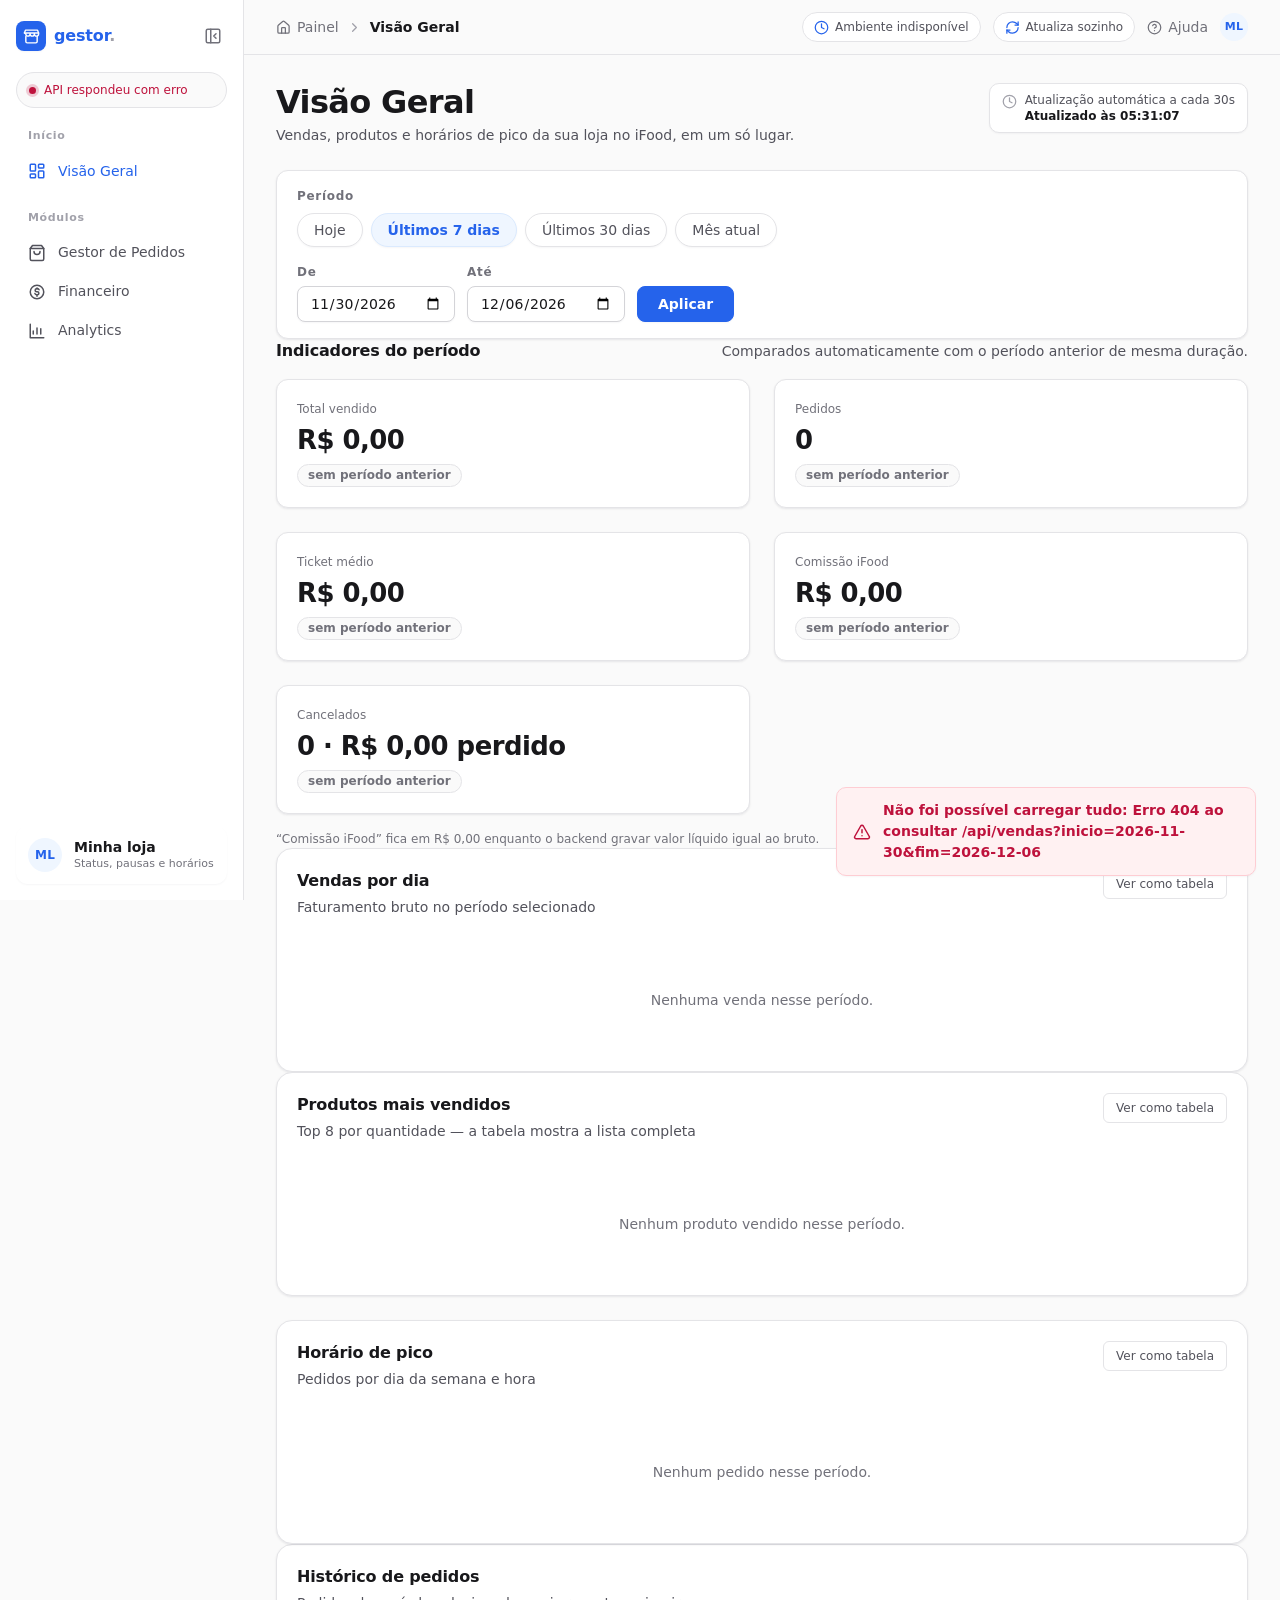
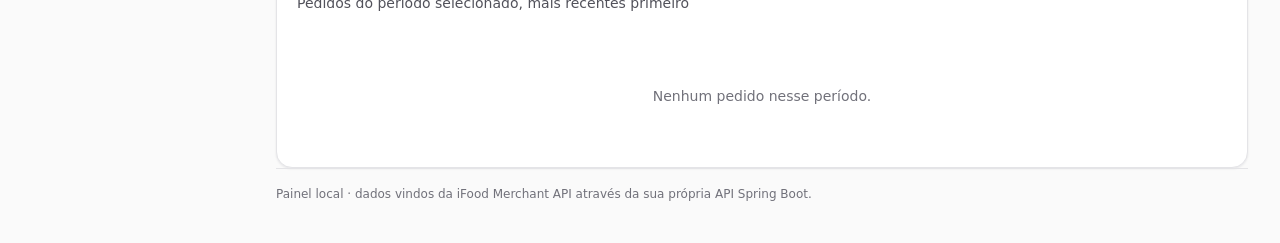
==== commit 8026a387: "Adiciona módulo Analytics e corrige fuso horário das pausas para gravação de homologação do iFood" ====
--- a/src/main/resources/static/index.html
+++ b/src/main/resources/static/index.html
@@ -91,6 +91,17 @@
                             <path d="M12 6.5v1M12 16.5v1"/>
                         </svg>
                         <span class="nav__text sidebar__expanded">Financeiro</span>
+                    </button>
+                </li>
+                <li>
+                    <button type="button" class="nav__item nav__item--link" id="nav-analytics" data-view="analytics" title="Analytics">
+                        <svg class="ico" viewBox="0 0 24 24" fill="none" stroke="currentColor" stroke-width="2" stroke-linecap="round" stroke-linejoin="round" aria-hidden="true">
+                            <path d="M3 3v18h18"/>
+                            <path d="M7 16v-4"/>
+                            <path d="M12 16V8"/>
+                            <path d="M17 16v-7"/>
+                        </svg>
+                        <span class="nav__text sidebar__expanded">Analytics</span>
                     </button>
                 </li>
             </ul>
@@ -382,6 +393,84 @@
 
             </div>
 
+            <!-- ==================== VIEW: ANALYTICS ==================== -->
+            <div id="view-analytics" class="view" hidden>
+
+                <section class="card" aria-labelledby="titulo-analytics">
+                    <div class="card__head">
+                        <div class="card__heading">
+                            <h2 class="card__title" id="titulo-analytics">Indicadores (Analytics)</h2>
+                            <p class="card__caption">POST /analytics/v1.0/merchants/{merchantId}/orders/kpis — dados agregados D-1</p>
+                        </div>
+                    </div>
+                    <div class="card__body">
+                        <form id="analytics-form" class="loja-form">
+                            <div class="field">
+                                <label class="field__label" for="analytics-inicio">Início</label>
+                                <input class="field__input" type="date" id="analytics-inicio" required>
+                            </div>
+                            <div class="field">
+                                <label class="field__label" for="analytics-fim">Fim</label>
+                                <input class="field__input" type="date" id="analytics-fim" required>
+                            </div>
+                            <button type="submit" class="button button--primary" id="analytics-consultar-btn">Consultar indicadores</button>
+                        </form>
+
+                        <p id="analytics-periodo-consultado" class="empty-state" hidden></p>
+
+                        <div class="kpi-row" id="analytics-kpi-row" role="group" aria-label="Indicadores do período consultado"></div>
+                    </div>
+                </section>
+
+                <div class="card-grid">
+                    <section class="card" aria-labelledby="titulo-analytics-canal">
+                        <div class="card__head">
+                            <div class="card__heading">
+                                <h2 class="card__title" id="titulo-analytics-canal">Por canal de venda</h2>
+                            </div>
+                        </div>
+                        <div class="card__body">
+                            <div id="analytics-canal-tabela" class="table-view table-view--hidden"></div>
+                        </div>
+                    </section>
+
+                    <section class="card" aria-labelledby="titulo-analytics-status">
+                        <div class="card__head">
+                            <div class="card__heading">
+                                <h2 class="card__title" id="titulo-analytics-status">Por status do pedido</h2>
+                            </div>
+                        </div>
+                        <div class="card__body">
+                            <div id="analytics-status-tabela" class="table-view table-view--hidden"></div>
+                        </div>
+                    </section>
+
+                    <section class="card" aria-labelledby="titulo-analytics-pagamento">
+                        <div class="card__head">
+                            <div class="card__heading">
+                                <h2 class="card__title" id="titulo-analytics-pagamento">Por método de pagamento</h2>
+                            </div>
+                        </div>
+                        <div class="card__body">
+                            <div id="analytics-pagamento-tabela" class="table-view table-view--hidden"></div>
+                        </div>
+                    </section>
+
+                    <section class="card" aria-labelledby="titulo-analytics-logistica">
+                        <div class="card__head">
+                            <div class="card__heading">
+                                <h2 class="card__title" id="titulo-analytics-logistica">Por modelo logístico</h2>
+                            </div>
+                        </div>
+                        <div class="card__body">
+                            <div id="analytics-logistica-tabela" class="table-view table-view--hidden"></div>
+                        </div>
+                    </section>
+                </div>
+
+            </div>
+            <!-- ==================== FIM VIEW: ANALYTICS ==================== -->
+
             <div id="view-loja" class="view" hidden>
 
                 <section class="card" aria-labelledby="titulo-loja-lista">
@@ -518,6 +607,7 @@
 <script src="js/pedidos.js"></script>
 <script src="js/loja.js"></script>
 <script src="js/financeiro.js"></script>
+<script src="js/analytics.js"></script>
 
 <script>
 /*
@@ -549,6 +639,11 @@
             subtitulo: 'Liquidações (repasses) recebidas do iFood, sincronizadas direto da API oficial.',
             mostrarMeta: false,
         },
+        'analytics': {
+            titulo: 'Analytics',
+            subtitulo: 'Indicadores operacionais e financeiros direto do módulo Analytics do iFood (dados D-1).',
+            mostrarMeta: false,
+        },
     };
 
     var botoes = document.querySelectorAll('[data-view]');
@@ -593,6 +688,9 @@
         }
         if (nomeView === 'financeiro' && window.Financeiro) {
             window.Financeiro.iniciar();
+        }
+        if (nomeView === 'analytics' && window.Analytics) {
+            window.Analytics.iniciar();
         }
     }
 
